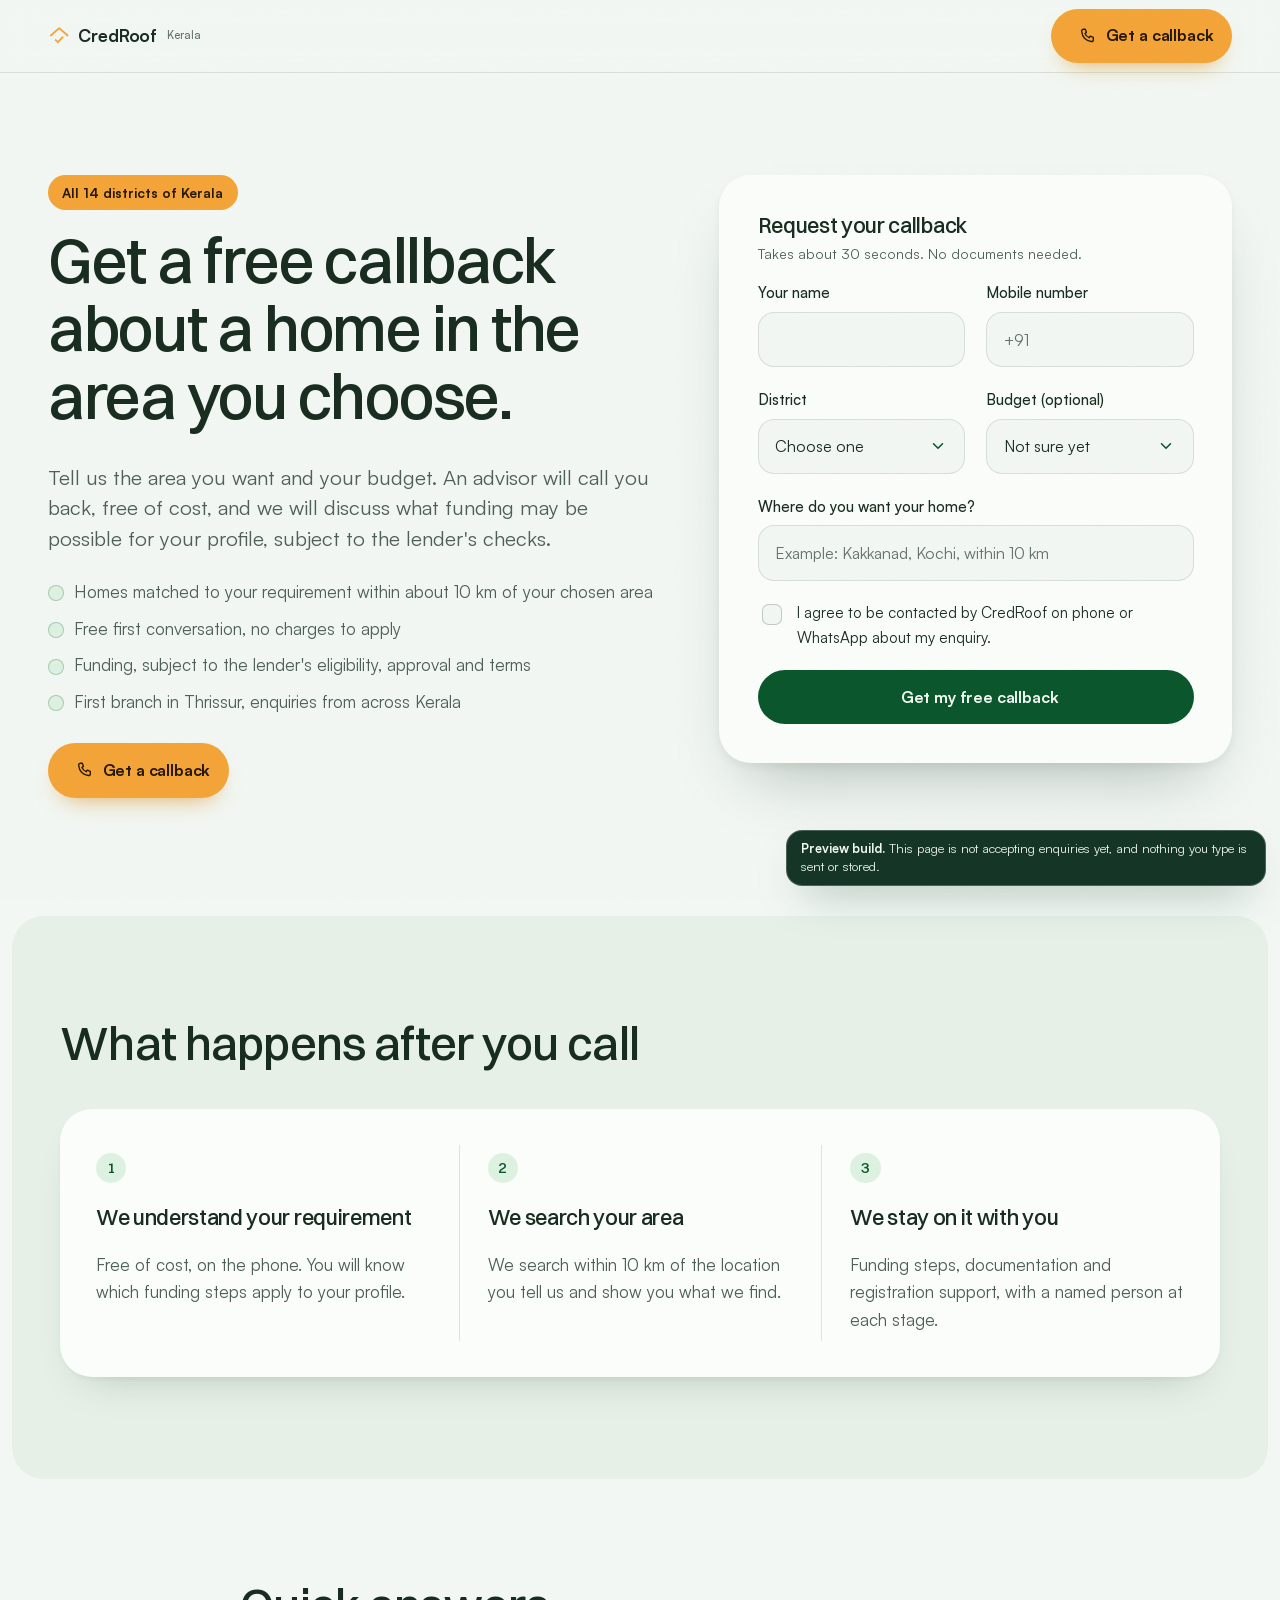
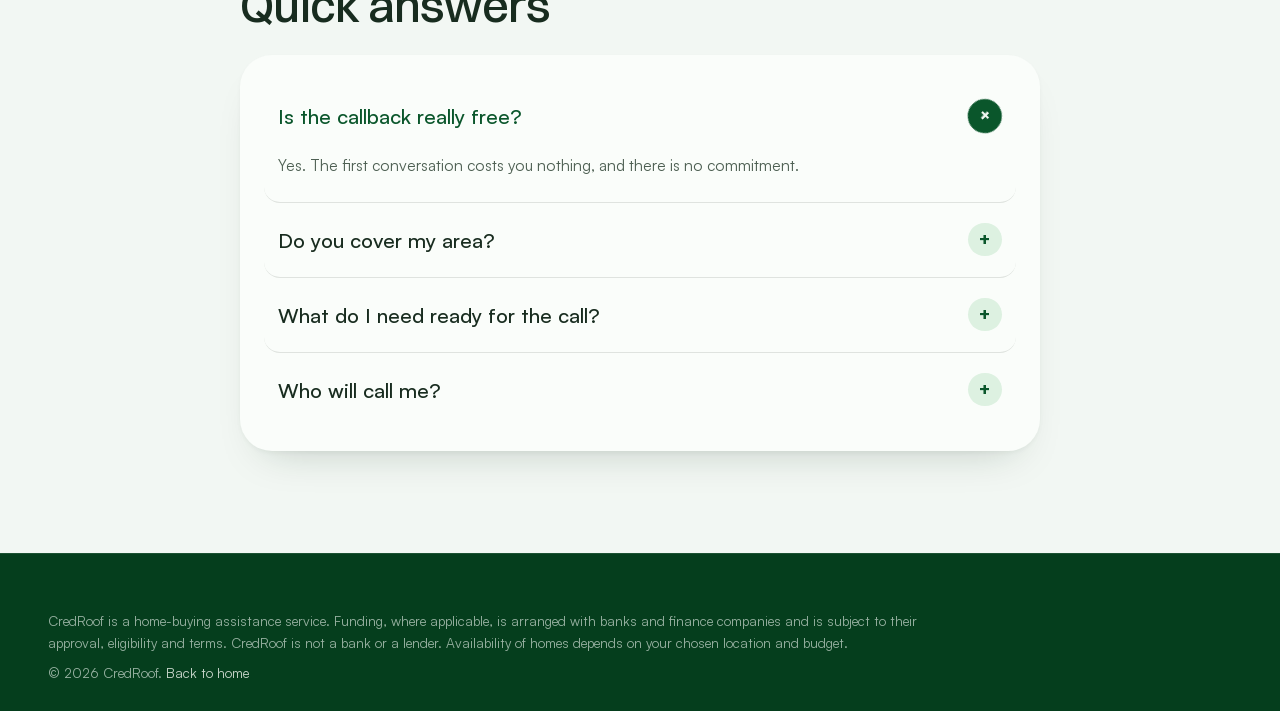
==== apply.html @ 6591e2dd "CredRoof landing site: call-first hero, one-step callback form, Kerala photography" ====
<!doctype html>
<html lang="en-IN">
  <head>
    <meta charset="utf-8" />
    <meta name="viewport" content="width=device-width, initial-scale=1" />
    <title>Get a free callback | CredRoof home search in Kerala</title>
    <meta
      name="description"
      content="Tell us your area, budget and timeline. CredRoof matches homes to your requirement within about 10 km and discusses what funding may be possible, subject to the lender's checks."
    />
    <meta name="robots" content="noindex" />
    <meta name="theme-color" content="#0a562b" />
    <link rel="icon" href="assets/favicon.svg" type="image/svg+xml" />
    <link rel="preload" href="assets/fonts/satoshi-500.woff2" as="font" type="font/woff2" crossorigin />
    <link rel="preload" href="assets/fonts/satoshi-400.woff2" as="font" type="font/woff2" crossorigin />
    <link rel="stylesheet" href="assets/fonts.css?v=5" />
    <link rel="stylesheet" href="assets/styles.css?v=6" />
    <noscript>
      <style>
        .site-head {
          position: static;
        }
      </style>
    </noscript>
  </head>
  <body data-page="Callback request">
    <div class="preview-flag" data-preview-flag role="status">
      <strong>Preview build.</strong> This page is not accepting enquiries yet, and nothing you type is sent or stored.
    </div>
    <a class="skip-link" href="#callback">Skip to the form</a>

    <header class="site-head site-head--solid">
      <div class="container site-head__inner">
        <a class="brand" href="index.html">
          <svg class="brand__mark" viewBox="0 0 32 32" fill="none" aria-hidden="true">
            <path d="M4 15 16 4.5 28 15" stroke="currentColor" stroke-width="2.6" stroke-linecap="round" stroke-linejoin="round" />
            <path d="M11 21.5l3.1 3.1L21 17.4" stroke="currentColor" stroke-width="2.6" stroke-linecap="round" stroke-linejoin="round" />
          </svg>
          CredRoof <span class="brand__tag">Kerala</span>
        </a>
        <a class="btn btn--call head-cta" data-phone-link href="#callback">
          <svg class="btn__icon" viewBox="0 0 24 24" fill="none" aria-hidden="true">
            <path
              d="M6.5 3h3l1.5 4-2 1.5a12 12 0 0 0 5.5 5.5L16 12l4 1.5v3A2.5 2.5 0 0 1 17.5 19C10.6 18.5 5.5 13.4 5 6.5A2.5 2.5 0 0 1 6.5 3Z"
              stroke="currentColor"
              stroke-width="1.8"
              stroke-linejoin="round"
            />
          </svg>
          <span data-call-label>Call now</span>
        </a>
      </div>
    </header>

    <main>
      <section class="section">
        <div class="container cta-grid">
          <div>
            <span class="chip chip--accent">All 14 districts of Kerala</span>
            <h1 style="margin-top: 1rem">Get a free callback about a home in the area you choose.</h1>
            <p class="lede">
              Tell us the area you want and your budget. An advisor will call you back, free of cost, and we will
              discuss what funding may be possible for your profile, subject to the lender's checks.
            </p>
            <ul class="cta-points" style="margin-top: 1.5rem">
              <li>Homes matched to your requirement within about 10 km of your chosen area</li>
              <li>Free first conversation, no charges to apply</li>
              <li>Funding, subject to the lender's eligibility, approval and terms</li>
              <li>First branch in Thrissur, enquiries from across Kerala</li>
            </ul>
            <div class="hero__actions" style="margin-top: 1.75rem">
              <a class="btn btn--call" data-phone-link href="#callback">
                <svg class="btn__icon" viewBox="0 0 24 24" fill="none" aria-hidden="true">
                  <path
                    d="M6.5 3h3l1.5 4-2 1.5a12 12 0 0 0 5.5 5.5L16 12l4 1.5v3A2.5 2.5 0 0 1 17.5 19C10.6 18.5 5.5 13.4 5 6.5A2.5 2.5 0 0 1 6.5 3Z"
                    stroke="currentColor"
                    stroke-width="1.8"
                    stroke-linejoin="round"
                  />
                </svg>
                <span data-call-label>Call now</span>
              </a>
            </div>
            <p class="fine" style="margin-top: 1rem"><span data-phone-text></span></p>
          </div>

          <div class="form-card" id="callback">
            <h3 style="margin-bottom: 0.35rem">Request your callback</h3>
            <p class="fine" style="margin-bottom: 1.1rem">Takes about 30 seconds. No documents needed.</p>
            <form data-lead-form novalidate>
              <div class="form-grid">
                <div class="field">
                  <label class="field__label" for="name">Your name</label>
                  <input id="name" name="name" type="text" autocomplete="name" required />
                </div>
                <div class="field">
                  <label class="field__label" for="phone">Mobile number</label>
                  <input
                    id="phone"
                    name="phone"
                    type="tel"
                    inputmode="tel"
                    autocomplete="tel"
                    placeholder="+91"
                    pattern="^(\+?91)?[\s-]?[6-9][0-9]{9}$"
                    title="Enter a 10-digit Indian mobile number"
                    required
                  />
                </div>
                <div class="field">
                  <label class="field__label" for="district">District</label>
                  <select id="district" name="district" required>
                    <option value="">Choose one</option>
                    <option>Thrissur (first branch)</option>
                    <option>Alappuzha</option>
                    <option>Ernakulam (Kochi)</option>
                    <option>Idukki</option>
                    <option>Kannur</option>
                    <option>Kasaragod</option>
                    <option>Kollam</option>
                    <option>Kottayam</option>
                    <option>Kozhikode</option>
                    <option>Malappuram</option>
                    <option>Palakkad</option>
                    <option>Pathanamthitta</option>
                    <option>Thiruvananthapuram</option>
                    <option>Wayanad</option>
                  </select>
                </div>
                <div class="field">
                  <label class="field__label" for="budget">Budget (optional)</label>
                  <select id="budget" name="budget">
                    <option value="">Not sure yet</option>
                    <option value="below-30l">Below ₹30 lakh</option>
                    <option value="30-45l">₹30 to ₹45 lakh</option>
                    <option value="45-60l">₹45 to ₹60 lakh</option>
                    <option value="60-80l">₹60 to ₹80 lakh</option>
                    <option value="80l-1cr">₹80 lakh to ₹1 crore</option>
                    <option value="above-1cr">Above ₹1 crore</option>
                  </select>
                </div>
                <div class="field field--full">
                  <label class="field__label" for="area">Where do you want your home?</label>
                  <input id="area" name="area" type="text" placeholder="Example: Kakkanad, Kochi, within 10 km" required />
                </div>
                <div class="field field--full">
                  <label class="consent">
                    <input type="checkbox" name="consent" required />
                    <span>I agree to be contacted by CredRoof on phone or WhatsApp about my enquiry.</span>
                  </label>
                </div>
              </div>
              <div style="margin-top: 1.25rem">
                <button class="btn btn--green btn--wide" type="submit">Get my free callback</button>
              </div>
            </form>

            <div class="sent" data-sent hidden tabindex="-1">
              <span class="sent__badge" aria-hidden="true">
                <svg viewBox="0 0 24 24" fill="none" stroke="currentColor" stroke-width="2.6" stroke-linecap="round" stroke-linejoin="round">
                  <path d="m5 13 4.5 4.5L19 7" />
                </svg>
              </span>
              <h3 data-sent-headline>Thank you. Your request is with our team.</h3>
              <p class="fine sent__promise" data-sent-text></p>
              <ol class="sent__steps">
                <li>We confirm a callback time with you.</li>
                <li>We discuss what funding may be possible for your profile, free of cost.</li>
                <li>We start the search within 10 km of the location you chose.</li>
              </ol>
              <details class="sent__demo" data-demo hidden>
                <summary>Preview only: nothing is sent</summary>
                <p class="fine">
                  Sending is switched off in this preview build. Nothing you type here is sent, stored or shared.
                  When the site goes live, the enquiry reaches the team inbox instead.
                </p>
                <pre data-demo-text></pre>
              </details>
            </div>
          </div>
        </div>
      </section>

      <section class="section section--surface">
        <div class="container">
          <h2>What happens after you call</h2>
          <ol class="steps">
            <li class="step">
              <span class="step__num">1</span>
              <h3>We understand your requirement</h3>
              <p>Free of cost, on the phone. You will know which funding steps apply to your profile.</p>
            </li>
            <li class="step">
              <span class="step__num">2</span>
              <h3>We search your area</h3>
              <p>We search within 10 km of the location you tell us and show you what we find.</p>
            </li>
            <li class="step">
              <span class="step__num">3</span>
              <h3>We stay on it with you</h3>
              <p>Funding steps, documentation and registration support, with a named person at each stage.</p>
            </li>
          </ol>
        </div>
      </section>

      <section class="section">
        <div class="container container--narrow">
          <h2>Quick answers</h2>
          <div class="faq">
            <details open>
              <summary>Is the callback really free?</summary>
              <div class="faq__body">
                <p>Yes. The first conversation costs you nothing, and there is no commitment.</p>
              </div>
            </details>
            <details>
              <summary>Do you cover my area?</summary>
              <div class="faq__body">
                <p>
                  We take enquiries from across Kerala, starting with Thrissur. Tell us your location and we will
                  confirm what is possible for your area.
                </p>
              </div>
            </details>
            <details>
              <summary>What do I need ready for the call?</summary>
              <div class="faq__body">
                <p>Nothing. Just be free to talk about the location you want and your budget.</p>
              </div>
            </details>
            <details>
              <summary>Who will call me?</summary>
              <div class="faq__body">
                <p>A CredRoof home advisor from our team. See the <a href="privacy.html">privacy note</a> for how we handle your details.</p>
              </div>
            </details>
          </div>
        </div>
      </section>
    </main>

    <footer class="site-foot">
      <div class="container">
        <div class="foot-legal" style="margin-top: 0; border-top: 0; padding-top: 0">
          <p>
            CredRoof is a home-buying assistance service. Funding, where applicable, is arranged with banks and
            finance companies and is subject to their approval, eligibility and terms. CredRoof is not a bank or a lender.
            Availability of homes depends on your chosen location and budget.
          </p>
          <p>© <span data-year>2026</span> CredRoof. <a href="index.html">Back to home</a></p>
        </div>
      </div>
    </footer>

    <div class="callbar">
      <a class="btn btn--call" data-phone-link href="#callback">
        <svg class="btn__icon" viewBox="0 0 24 24" fill="none" aria-hidden="true">
          <path
            d="M6.5 3h3l1.5 4-2 1.5a12 12 0 0 0 5.5 5.5L16 12l4 1.5v3A2.5 2.5 0 0 1 17.5 19C10.6 18.5 5.5 13.4 5 6.5A2.5 2.5 0 0 1 6.5 3Z"
            stroke="currentColor"
            stroke-width="1.8"
            stroke-linejoin="round"
          />
        </svg>
        <span data-call-label>Call now</span>
      </a>
      <a class="btn btn--green" href="#callback">Free callback</a>
    </div>

    <script src="assets/config.js?v=5"></script>
    <script src="assets/app.js?v=5"></script>
  </body>
</html>
---- assets/fonts.css ----
/* Self-hosted brand type. Files live in assets/fonts/. No third-party request.

   Satoshi (Fontshare, free for commercial use) is the reading voice:
   400 body, 500 labels and headings below display size, 700 buttons and the
   wordmark. Satoshi ships no 600, so the design never asks for it.

   Switzer (Fontshare, free for commercial use, same foundry as Satoshi) is
   the display voice: the hero line, section headings, the arithmetic numerals
   and the rupees-zero. It replaced Clash Display on 19 September 2026 after
   the founder rejected Clash's geometric shapes as wrong for a family brand;
   the founder picked Switzer from a rendered comparison. Display type stays
   at 500, with 600 for emphasis, open line height and tracking no tighter
   than -0.02em. */

@font-face {
  font-family: "Satoshi";
  src: url("fonts/satoshi-400.woff2") format("woff2");
  font-weight: 400;
  font-style: normal;
  font-display: swap;
}

@font-face {
  font-family: "Satoshi";
  src: url("fonts/satoshi-500.woff2") format("woff2");
  font-weight: 500;
  font-style: normal;
  font-display: swap;
}

@font-face {
  font-family: "Satoshi";
  src: url("fonts/satoshi-700.woff2") format("woff2");
  font-weight: 700;
  font-style: normal;
  font-display: swap;
}

@font-face {
  font-family: "Switzer";
  src: url("fonts/switzer-400.woff2") format("woff2");
  font-weight: 400;
  font-style: normal;
  font-display: swap;
}

@font-face {
  font-family: "Switzer";
  src: url("fonts/switzer-500.woff2") format("woff2");
  font-weight: 500;
  font-style: normal;
  font-display: swap;
}

@font-face {
  font-family: "Switzer";
  src: url("fonts/switzer-600.woff2") format("woff2");
  font-weight: 600;
  font-style: normal;
  font-display: swap;
}

@font-face {
  font-family: "Switzer";
  src: url("fonts/switzer-700.woff2") format("woff2");
  font-weight: 700;
  font-style: normal;
  font-display: swap;
}
---- assets/styles.css ----
/* CredRoof design system.

   Bright, warm, uncluttered. A light green-tinted page, deep green hero and
   closing bands, and saffron for the two actions. Rounded is the material
   language: cards 32px, inner tiles 24px, fields 14px, every action a pill,
   every photograph framed with a soft radius. Switzer carries the
   display voice, Satoshi the reading voice.

   Colour source and contrast proof: site/tools/check-contrast.mjs.
   Hex ships for older Android WebViews; OKLCH lives in DESIGN.md. */

:root {
  /* Light field */
  --bg: #f2f7f3;
  --bg-soft: #e6f0e7;
  --card: #fafdfa;
  --tint-green: #ddf1e1;
  --ink: #182c1f;
  --ink-soft: #4e6053;
  --ink-faint: #647368;
  --line: rgb(24 44 31 / 0.12);
  --line-strong: rgb(24 44 31 / 0.22);
  --danger: #8f1d17;

  /* Forest bands */
  --forest: #0a562b;
  --forest-deep: #053e1d;
  --forest-mid: #0d5c2f;
  --on-forest: #f1f7f2;
  --on-forest-soft: #c8d5ca;
  --on-forest-faint: rgb(241 247 242 / 0.62);
  --line-forest: rgb(241 247 242 / 0.22);

  /* Action */
  --accent: #f4a437;
  --accent-strong: #da8a11;
  --on-accent: #261704;

  /* Compatibility names used by apply.html and privacy.html */
  --primary: var(--forest);
  --primary-strong: #00421c;
  --primary-soft: var(--tint-green);
  --surface: var(--bg-soft);
  --white: var(--card);
  --on-green: var(--on-forest);
  --on-green-soft: var(--on-forest-soft);
  --muted: var(--ink-soft);

  /* Type */
  --font-display: "Switzer", "Satoshi", "Segoe UI", system-ui, -apple-system, sans-serif;
  --font-body: "Satoshi", "Segoe UI", system-ui, -apple-system, sans-serif;
  --step--1: 0.875rem;
  --step-0: 1.0625rem;
  --step-1: clamp(1.15rem, 1.05rem + 0.45vw, 1.35rem);
  --step-2: clamp(1.35rem, 1.15rem + 0.9vw, 1.75rem);
  --step-3: clamp(1.85rem, 1.3rem + 2.3vw, 2.9rem);
  --step-4: clamp(2.4rem, 1.3rem + 3.3vw, 4rem);
  --step-num: clamp(1.8rem, 1.05rem + 3vw, 3.15rem);
  --step-zero: clamp(2.9rem, 1.4rem + 5.6vw, 5.4rem);

  /* Space */
  --gutter: clamp(1.1rem, 4vw, 3rem);
  --container: 1240px;
  --section-y: clamp(3.75rem, 8vw, 7rem);
  --measure: 62ch;
  --edge: max(var(--gutter), calc((100vw - var(--container)) / 2));

  /* Shape. Rounded is the language; actions are fully round. */
  --r-xl: 32px;
  --r-lg: 24px;
  --r-md: 16px;
  --r-sm: 12px;
  --r-pill: 999px;

  /* Elevation, tinted to the ground so nothing reads grey */
  --shadow-soft: 0 2px 4px rgb(16 45 27 / 0.04), 0 22px 44px -26px rgb(16 45 27 / 0.26);
  --shadow-lift: 0 4px 8px rgb(16 45 27 / 0.05), 0 34px 64px -32px rgb(16 45 27 / 0.34);
  --shadow-nav: 0 20px 44px -20px rgb(5 62 29 / 0.5);

  /* Motion */
  --ease: cubic-bezier(0.22, 1, 0.36, 1);

  /* Layers */
  --z-callbar: 30;
  --z-nav: 40;
  --z-menu: 45;
  --z-grain: 55;
  --z-skip: 60;
}

*,
*::before,
*::after {
  box-sizing: border-box;
}

[hidden] {
  display: none !important;
}

html {
  scroll-behavior: smooth;
  scroll-padding-top: 6.5rem;
  background: var(--bg);
  -webkit-text-size-adjust: 100%;
}

body {
  margin: 0;
  background: var(--bg);
  color: var(--ink);
  font-family: var(--font-body);
  font-size: var(--step-0);
  line-height: 1.6;
  text-rendering: optimizeLegibility;
  overflow-x: hidden;
}

/* A whisper of grain keeps the large flat areas from banding. Fixed,
   pointer-events-none, never repainted on scroll. */
body::after {
  content: "";
  position: fixed;
  inset: 0;
  z-index: var(--z-grain);
  pointer-events: none;
  opacity: 0.022;
  background-image: url("data:image/svg+xml,%3Csvg xmlns='http://www.w3.org/2000/svg' width='140' height='140'%3E%3Cfilter id='n'%3E%3CfeTurbulence type='fractalNoise' baseFrequency='0.85' numOctaves='2'/%3E%3C/filter%3E%3Crect width='140' height='140' filter='url(%23n)'/%3E%3C/svg%3E");
}

body.menu-open {
  overflow: hidden;
}

img {
  display: block;
  max-width: 100%;
}

svg {
  max-width: 100%;
}

::selection {
  background: var(--accent);
  color: var(--on-accent);
}

:focus-visible {
  outline: 3px solid var(--accent-strong);
  outline-offset: 2px;
  border-radius: 6px;
}

h1,
h2,
h3,
h4 {
  font-family: var(--font-display);
  font-weight: 500;
  line-height: 1.08;
  letter-spacing: -0.015em;
  color: var(--ink);
  margin: 0 0 0.5em;
  text-wrap: balance;
}

h1 {
  font-size: var(--step-4);
  letter-spacing: -0.02em;
}

h2 {
  font-size: var(--step-3);
  max-width: 24ch;
}

h3,
h4 {
  font-size: var(--step-1);
}

p {
  margin: 0 0 1em;
  text-wrap: pretty;
}

p:last-child {
  margin-bottom: 0;
}

a {
  color: inherit;
}

output {
  font: inherit;
}

/* ---------------------------------------------------------------- layout */

.container {
  width: min(calc(100% - (var(--gutter) * 2)), var(--container));
  margin-inline: auto;
}

.container--narrow {
  max-width: 800px;
}

.section {
  padding-block: var(--section-y);
}

.section--tight {
  padding-block: clamp(2.75rem, 5.5vw, 4.5rem);
}

/* Tinted bands are big rounded panels, inset a little from the edge. */
.section--surface {
  width: min(calc(100% - 1.5rem), 1420px);
  margin-inline: auto;
  border-radius: var(--r-xl);
  background: var(--bg-soft);
}

.section--deep {
  background: linear-gradient(180deg, var(--forest) 0%, var(--forest-deep) 100%);
  color: var(--on-forest);
  border-radius: var(--r-xl) var(--r-xl) 0 0;
}

.section--deep h2,
.section--deep h3,
.section--deep h4 {
  color: var(--on-forest);
}

.section--deep .lede {
  color: var(--on-forest-soft);
}

.lede {
  font-size: clamp(1.05rem, 0.95rem + 0.5vw, 1.28rem);
  line-height: 1.5;
  color: var(--ink-soft);
  max-width: 58ch;
}

.fine {
  font-size: var(--step--1);
  line-height: 1.5;
  color: var(--ink-faint);
}

.skip-link {
  position: fixed;
  top: 0.5rem;
  left: 0.5rem;
  z-index: var(--z-skip);
  background: var(--accent);
  color: var(--on-accent);
  font-weight: 700;
  padding: 0.65rem 1.1rem;
  border-radius: var(--r-pill);
  text-decoration: none;
  translate: 0 -200%;
  transition: translate 0.2s var(--ease);
}

.skip-link:focus {
  translate: 0 0;
}

/* --------------------------------------------------------------- nav pill */

.navpill {
  position: fixed;
  top: clamp(0.7rem, 1.6vw, 1.1rem);
  left: 0;
  right: 0;
  z-index: var(--z-nav);
  margin-inline: auto;
  width: max-content;
  max-width: calc(100% - 1.5rem);
  display: flex;
  align-items: center;
  gap: clamp(0.75rem, 2vw, 1.5rem);
  padding: 0.45rem 0.45rem 0.45rem 1.2rem;
  border: 1px solid rgb(241 247 242 / 0.14);
  border-radius: var(--r-pill);
  background: rgb(8 52 27 / 0.78);
  -webkit-backdrop-filter: blur(18px) saturate(150%);
  backdrop-filter: blur(18px) saturate(150%);
  color: var(--on-forest);
  box-shadow: var(--shadow-nav);
  transition: background-color 0.4s var(--ease), box-shadow 0.4s var(--ease);
}

.navpill.is-stuck {
  background: rgb(7 44 23 / 0.94);
  box-shadow: 0 24px 48px -20px rgb(4 34 16 / 0.6);
}

.brand {
  display: inline-flex;
  align-items: center;
  gap: 0.5rem;
  font-weight: 700;
  font-size: 1.08rem;
  letter-spacing: -0.01em;
  color: inherit;
  text-decoration: none;
  white-space: nowrap;
}

.brand__mark {
  width: 1.4rem;
  height: 1.4rem;
  color: var(--accent);
  flex: none;
}

.brand__tag {
  font-size: 0.7rem;
  font-weight: 500;
  color: var(--ink-faint);
  margin-left: 0.15rem;
}

.navpill__links {
  display: none;
  align-items: center;
  gap: clamp(1rem, 2.2vw, 1.75rem);
}

.navpill__links a {
  color: var(--on-forest);
  text-decoration: none;
  font-size: 0.95rem;
  font-weight: 500;
  opacity: 0.8;
  transition: opacity 0.25s var(--ease);
}

.navpill__links a:hover {
  opacity: 1;
}

.navpill__cta {
  min-height: 2.8rem;
  padding-inline: 1.2rem;
  font-size: 0.95rem;
}

.navpill__label-short {
  display: none;
}

.navpill__wa {
  display: none;
  place-items: center;
  width: 2.8rem;
  height: 2.8rem;
  padding: 0;
  border: 1px solid rgb(241 247 242 / 0.16);
  border-radius: var(--r-pill);
  background: rgb(241 247 242 / 0.1);
  color: var(--on-forest);
  transition: background-color 0.25s var(--ease), border-color 0.25s var(--ease);
}

.navpill__wa:hover {
  background: rgb(241 247 242 / 0.2);
  border-color: rgb(241 247 242 / 0.28);
}

.navpill__wa .wa-icon {
  width: 1.3rem;
  height: 1.3rem;
}

.navpill__menu {
  display: inline-flex;
  align-items: center;
  gap: 0.55rem;
  padding: 0.5rem 0.85rem 0.5rem 0.6rem;
  border: 0;
  border-radius: var(--r-pill);
  background: rgb(241 247 242 / 0.12);
  color: var(--on-forest);
  font: inherit;
  font-weight: 700;
  font-size: 0.95rem;
  cursor: pointer;
}

.burger {
  display: grid;
  gap: 4px;
  width: 1.05rem;
}

.burger i {
  display: block;
  height: 2px;
  border-radius: 2px;
  background: currentColor;
}

/* Header for apply.html and privacy.html */
.site-head {
  position: sticky;
  top: 0;
  z-index: var(--z-nav);
  background: rgb(242 247 243 / 0.88);
  -webkit-backdrop-filter: blur(14px);
  backdrop-filter: blur(14px);
  border-bottom: 1px solid var(--line);
}

.site-head__inner {
  display: flex;
  align-items: center;
  justify-content: space-between;
  gap: 1rem;
  min-height: 4.5rem;
}

.head-cta {
  min-height: 2.9rem;
  font-size: 0.95rem;
}

/* -------------------------------------------------------------- actions */

.btn {
  display: inline-flex;
  align-items: center;
  justify-content: center;
  gap: 0.6rem;
  min-height: 3.4rem;
  padding: 0 1.1rem 0 1.6rem;
  border: 1px solid transparent;
  border-radius: var(--r-pill);
  background: transparent;
  color: inherit;
  font-family: var(--font-body);
  font-size: 1rem;
  font-weight: 700;
  letter-spacing: -0.01em;
  text-decoration: none;
  cursor: pointer;
  transition: background-color 0.25s var(--ease), border-color 0.25s var(--ease), transform 0.25s var(--ease),
    box-shadow 0.25s var(--ease);
}

.btn:active {
  transform: translateY(1px) scale(0.99);
}

.btn--call {
  background: var(--accent);
  color: var(--on-accent);
  box-shadow: 0 12px 24px -14px rgb(218 138 17 / 0.8);
}

.btn--call:hover {
  background: var(--accent-strong);
  box-shadow: 0 16px 28px -14px rgb(218 138 17 / 0.9);
}

.btn--green {
  background: var(--forest);
  color: var(--on-forest);
}

.btn--green:hover {
  background: var(--forest-deep);
}

.btn--ghost {
  border-color: var(--line-strong);
  color: var(--ink);
}

.btn--ghost:hover {
  border-color: var(--forest);
  color: var(--forest);
}

.section--deep .btn--ghost {
  border-color: var(--line-forest);
  color: var(--on-forest);
}

.btn--wide {
  width: 100%;
}

.btn__orb {
  display: grid;
  place-items: center;
  width: 1.85rem;
  height: 1.85rem;
  border-radius: 50%;
  background: rgb(38 23 4 / 0.12);
  font-size: 0.95rem;
  line-height: 1;
  transition: translate 0.3s var(--ease);
}

.btn__icon {
  width: 1.15rem;
  height: 1.15rem;
  flex: none;
}

.btn:hover .btn__orb {
  translate: 0.25rem 0;
}

.link-quiet {
  display: inline-block;
  align-self: center;
  padding-bottom: 0.15rem;
  border-bottom: 1px solid var(--line-strong);
  color: var(--ink);
  font-weight: 500;
  text-decoration: none;
  transition: color 0.25s var(--ease), border-color 0.25s var(--ease);
}

.link-quiet:hover {
  color: var(--forest);
  border-color: var(--forest);
}

.hero .link-quiet,
.section--deep .link-quiet {
  color: var(--on-forest);
  border-color: var(--line-forest);
}

.hero .link-quiet:hover,
.section--deep .link-quiet:hover {
  color: var(--accent);
  border-color: var(--accent);
}

.link-quiet--dark {
  display: block;
  margin: 0.9rem auto 0;
  padding: 0 0 0.15rem;
  border: 0;
  border-bottom: 1px solid var(--line-strong);
  background: none;
  color: var(--ink);
  font: inherit;
  font-weight: 500;
  cursor: pointer;
}

.link-quiet--dark:hover {
  color: var(--forest);
  border-color: var(--forest);
}

/* ----------------------------------------------------------------- hero */

.hero {
  position: relative;
  isolation: isolate;
  display: grid;
  align-content: end;
  min-height: min(100svh, 920px);
  padding: clamp(8rem, 18vh, 10rem) 0 clamp(1.75rem, 5vh, 3rem);
  overflow: clip;
  border-radius: 0 0 var(--r-xl) var(--r-xl);
  background: var(--forest-deep);
  color: var(--on-forest);
}

.hero__bg {
  position: absolute;
  inset: 0;
  z-index: -2;
}

.hero__bg img {
  width: 100%;
  height: 100%;
  object-fit: cover;
  object-position: 68% 46%;
  filter: saturate(1.02) contrast(1.02);
}

.hero__veil {
  position: absolute;
  inset: 0;
  z-index: -1;
  background:
    linear-gradient(90deg, rgb(4 26 14 / 0.8) 0%, rgb(4 26 14 / 0.44) 32%, rgb(4 26 14 / 0.07) 62%, rgb(4 26 14 / 0.16) 100%),
    linear-gradient(
      180deg,
      rgb(4 26 14 / 0.5) 0%,
      rgb(4 26 14 / 0.04) 20%,
      rgb(4 26 14 / 0.28) 46%,
      rgb(4 26 14 / 0.86) 72%,
      rgb(4 26 14 / 0.96) 100%
    );
}

.hero__inner {
  display: grid;
  gap: clamp(1.75rem, 4vh, 2.75rem);
}

.hero__copy {
  max-width: 48rem;
}

.hero__title {
  margin: 0;
  font-size: clamp(2.4rem, 1.05rem + 3.6vw, 4.35rem);
  line-height: 1.03;
  letter-spacing: -0.03em;
  text-wrap: balance;
  color: var(--on-forest);
}

.hero__line {
  display: block;
}

.hero__zero {
  color: var(--accent);
}

.hero__sub {
  margin: 1.15rem 0 0;
  max-width: 46ch;
  font-size: clamp(1.02rem, 0.95rem + 0.5vw, 1.22rem);
  line-height: 1.5;
  color: var(--on-forest-soft);
}

.hero__offer {
  list-style: none;
  display: grid;
  gap: 0.85rem;
  margin: 1.2rem 0 0;
  padding: 0;
  max-width: 46rem;
}

.hero__offer li {
  display: grid;
  gap: 0.1rem;
}

.hero__offer b {
  font-family: var(--font-display);
  font-weight: 500;
  font-size: clamp(1.2rem, 1.05rem + 0.8vw, 1.6rem);
  letter-spacing: -0.02em;
  color: var(--on-forest);
}

.hero__offer span {
  color: var(--on-forest);
  font-size: clamp(0.95rem, 0.9rem + 0.25vw, 1.08rem);
}

.hero__fine {
  margin: 0.85rem 0 0;
  max-width: 54ch;
  font-size: 0.87rem;
  line-height: 1.5;
  color: var(--on-forest-soft);
}

@media (min-width: 720px) {
  .hero__offer {
    grid-template-columns: repeat(2, minmax(0, 1fr));
    column-gap: clamp(2rem, 4vw, 3.5rem);
  }
}

.hero__actions {
  display: flex;
  flex-wrap: wrap;
  align-items: center;
  gap: 1rem 1.5rem;
  margin-top: clamp(1.5rem, 3.5vh, 2.1rem);
}

.hero__meta {
  list-style: none;
  display: flex;
  flex-wrap: wrap;
  gap: 0.55rem 2rem;
  margin: 0;
  padding: clamp(1rem, 3vh, 1.5rem) 0 0;
  border-top: 1px solid rgb(241 247 242 / 0.18);
  color: var(--on-forest-soft);
  font-size: 0.95rem;
}

.hero__meta li {
  display: flex;
  align-items: center;
  gap: 0.6rem;
}

.hero__meta li::before {
  content: "";
  width: 0.45rem;
  height: 0.45rem;
  border-radius: 50%;
  background: var(--accent);
  flex: none;
}

.hero__scroll {
  position: absolute;
  right: var(--gutter);
  bottom: clamp(1.5rem, 4vh, 2.5rem);
  width: 1px;
  height: 3.5rem;
  background: rgb(241 247 242 / 0.25);
  overflow: hidden;
}

.hero__scroll span {
  position: absolute;
  top: 0;
  left: 0;
  width: 1px;
  height: 45%;
  background: var(--accent);
  animation: scroll-cue 2.6s var(--ease) infinite;
}

/* ---------------------------------------------------------------- proof */

.start__grid {
  display: grid;
  gap: clamp(1.75rem, 4vw, 2.5rem);
}

.start__copy .lede {
  max-width: 40ch;
}

.start__points {
  list-style: none;
  display: flex;
  flex-wrap: wrap;
  gap: 0.5rem 1.5rem;
  margin: 1.25rem 0 0;
  padding: 0;
  color: var(--ink);
  font-weight: 500;
}

.start__points li {
  display: inline-flex;
  align-items: center;
  gap: 0.5rem;
}

.start__points li::before {
  content: "";
  flex: none;
  width: 0.45rem;
  height: 0.45rem;
  border-radius: 50%;
  background: var(--accent);
}

.start__actions {
  display: flex;
  flex-wrap: wrap;
  align-items: center;
  gap: 1rem 1.5rem;
  margin-top: 1.5rem;
}

.start__coverage {
  margin: 1.5rem 0 0;
  max-width: 52ch;
}

.start__form {
  margin: 0;
  scroll-margin-top: 5.5rem;
}

.start__media {
  margin: 0;
  border-radius: var(--r-xl);
  overflow: hidden;
  box-shadow: var(--shadow-soft);
}

.start__media img {
  display: block;
  width: 100%;
  height: auto;
  aspect-ratio: 16 / 10;
  object-fit: cover;
}

.start__caption {
  padding: 0.65rem 0.15rem 0;
  font-size: 0.82rem;
  color: var(--ink-faint);
}

.caption {
  padding: 0.65rem 0.15rem 0;
  font-size: 0.82rem;
  color: var(--ink-faint);
}

.lead__grid {
  display: grid;
  gap: clamp(1.5rem, 4vw, 2.5rem);
}

.lead__form {
  margin: 0;
  scroll-margin-top: 5.5rem;
}

.lead__media {
  margin: 0;
  border-radius: var(--r-xl);
  overflow: hidden;
  box-shadow: var(--shadow-soft);
}

.lead__media img {
  display: block;
  width: 100%;
  height: auto;
  aspect-ratio: 16 / 11;
  object-fit: cover;
}

@media (min-width: 1000px) {
  .lead__grid {
    grid-template-columns: minmax(0, 1fr) minmax(0, 1fr);
    align-items: center;
    column-gap: clamp(2rem, 5vw, 4rem);
  }

  .lead__form {
    grid-column: 2;
    grid-row: 1;
  }

  .lead__media {
    grid-column: 1;
    grid-row: 1;
  }
}

.how__line p {
  display: flex;
  flex-wrap: wrap;
  align-items: center;
  justify-content: center;
  gap: 0.6rem 1rem;
  margin: 0;
  padding: clamp(0.9rem, 2.5vw, 1.25rem) 0;
  border-top: 1px solid var(--line);
  border-bottom: 1px solid var(--line);
  font-family: var(--font-display);
  font-weight: 500;
  font-size: clamp(1.05rem, 1rem + 0.6vw, 1.4rem);
  letter-spacing: -0.015em;
  text-align: center;
}

.how__arrow {
  color: var(--accent-strong);
}

@media (min-width: 1000px) {
  .start__grid {
    grid-template-columns: minmax(0, 1fr) minmax(0, 1.02fr);
    align-items: start;
    column-gap: clamp(2rem, 5vw, 4rem);
  }

  .start__copy {
    grid-column: 1;
    grid-row: 1;
  }

  .start__form {
    grid-column: 1;
    grid-row: 2;
  }

  .start__media {
    grid-column: 2;
    grid-row: 1;
  }
}

.proof__head {
  margin-bottom: clamp(1.75rem, 4vw, 2.75rem);
}

.proof__figure {
  margin: 0 0 clamp(1.75rem, 4vw, 2.5rem);
}

.proof__bar {
  display: flex;
  height: clamp(2.6rem, 5vw, 3.4rem);
  border-radius: var(--r-md);
  overflow: hidden;
  box-shadow: inset 0 0 0 1px var(--line);
  background: var(--bg-soft);
}

.proof__bar-pay {
  width: 80%;
  background: linear-gradient(96deg, var(--forest) 0%, var(--forest-mid) 100%);
  transform-origin: left center;
}

.proof__bar-gap {
  flex: 1;
  background: linear-gradient(96deg, var(--accent) 0%, var(--accent-strong) 100%);
}

.proof__legend {
  display: flex;
  flex-wrap: wrap;
  gap: 0.5rem 1.75rem;
  margin-top: 0.9rem;
  font-size: 0.95rem;
  color: var(--ink-soft);
}

.proof__legend-item {
  display: inline-flex;
  align-items: center;
  gap: 0.55rem;
}

.proof__legend-item b {
  color: var(--ink);
  font-weight: 500;
}

.proof__key {
  width: 0.8rem;
  height: 0.8rem;
  border-radius: 0.28rem;
  flex: none;
}

.proof__key--pay {
  background: var(--forest);
}

.proof__key--gap {
  background: var(--accent);
}

.proof__legend-note {
  color: var(--ink-faint);
}

.proof__rows {
  margin: 0;
  padding: clamp(1.1rem, 3vw, 2.25rem);
  background: var(--card);
  border-radius: var(--r-xl);
  box-shadow: var(--shadow-soft);
}

.proof__row {
  display: grid;
  grid-template-columns: 1fr auto;
  grid-template-areas:
    "label amount"
    "note note";
  gap: 0.35rem 1.25rem;
  padding: 1.35rem 0;
  border-top: 1px solid var(--line);
}

.proof__label {
  grid-area: label;
}

.proof__note {
  grid-area: note;
}

.proof__amount {
  grid-area: amount;
  text-align: right;
}

.proof__row:first-child {
  border-top: 0;
  padding-top: 0.35rem;
}

.proof__label {
  font-weight: 500;
  color: var(--ink);
}

.proof__note {
  margin: 0;
  color: var(--ink-soft);
  font-size: 0.95rem;
  max-width: 44ch;
}

.proof__amount {
  margin: 0;
  font-family: var(--font-display);
  font-weight: 500;
  font-size: var(--step-num);
  line-height: 1;
  letter-spacing: -0.02em;
  color: var(--forest);
  font-variant-numeric: tabular-nums;
}

/* The last row is the answer: a rounded forest tile with the zero in saffron. */
.proof__row--zero {
  margin-top: 0.75rem;
  padding: clamp(1.25rem, 3vw, 2rem);
  border-top: 0;
  border-radius: var(--r-lg);
  background: linear-gradient(140deg, var(--forest-mid) 0%, var(--forest-deep) 100%);
  box-shadow: 0 20px 40px -26px rgb(5 62 29 / 0.6);
}

.proof__row--zero .proof__label {
  color: var(--on-forest);
}

.proof__row--zero .proof__note {
  color: var(--on-forest-soft);
}

.proof__row--zero .proof__amount {
  font-size: var(--step-zero);
  line-height: 0.88;
  color: var(--accent);
}

.proof__caveat {
  margin-top: clamp(1.5rem, 3.5vw, 2rem);
  max-width: 68ch;
  color: var(--ink-soft);
  font-size: 0.95rem;
}

/* ----------------------------------------------------------- calculator */

.calc__head {
  margin-bottom: clamp(1.75rem, 4vw, 2.75rem);
}

.calc__toggle {
  display: none;
  margin-bottom: clamp(1.25rem, 3vw, 1.75rem);
}

.calc__panel {
  display: grid;
  gap: clamp(1.5rem, 4vw, 2.5rem);
  padding: clamp(1.4rem, 4vw, 2.75rem);
  background: var(--card);
  border-radius: var(--r-xl);
  box-shadow: var(--shadow-soft);
}

.calc__value-row {
  display: flex;
  align-items: baseline;
  justify-content: space-between;
  gap: 1rem;
  margin-bottom: 0.7rem;
}

.calc__value {
  font-family: var(--font-display);
  font-weight: 500;
  font-size: clamp(1.9rem, 1.2rem + 2.4vw, 2.9rem);
  line-height: 1;
  letter-spacing: -0.025em;
  color: var(--forest);
  font-variant-numeric: tabular-nums;
}

.calc__range {
  -webkit-appearance: none;
  appearance: none;
  --fill: 46%;
  width: 100%;
  height: 2.75rem;
  background: transparent;
  cursor: pointer;
}

.calc__range::-webkit-slider-runnable-track {
  height: 0.7rem;
  border-radius: var(--r-pill);
  background: linear-gradient(
    90deg,
    var(--forest) 0%,
    var(--forest) var(--fill),
    var(--bg-soft) var(--fill),
    var(--bg-soft) 100%
  );
  box-shadow: inset 0 0 0 1px var(--line);
}

.calc__range::-webkit-slider-thumb {
  -webkit-appearance: none;
  width: 1.65rem;
  height: 1.65rem;
  margin-top: -0.48rem;
  border: 3px solid var(--forest);
  border-radius: 50%;
  background: var(--card);
  box-shadow: 0 8px 18px -6px rgb(5 62 29 / 0.55);
  transition: transform 0.2s var(--ease), box-shadow 0.2s var(--ease);
}

.calc__range:hover::-webkit-slider-thumb {
  transform: scale(1.07);
}

.calc__range:focus-visible::-webkit-slider-thumb {
  box-shadow: 0 0 0 6px rgb(10 86 43 / 0.16);
}

.calc__range::-moz-range-track {
  height: 0.7rem;
  border-radius: var(--r-pill);
  background: var(--bg-soft);
  box-shadow: inset 0 0 0 1px var(--line);
}

.calc__range::-moz-range-progress {
  height: 0.7rem;
  border-radius: var(--r-pill);
  background: var(--forest);
}

.calc__range::-moz-range-thumb {
  width: 1.65rem;
  height: 1.65rem;
  border: 3px solid var(--forest);
  border-radius: 50%;
  background: var(--card);
}

.calc__scale {
  display: flex;
  justify-content: space-between;
  margin-top: -0.35rem;
  font-size: 0.85rem;
  color: var(--ink-faint);
}

.calc__inputs {
  display: grid;
  gap: 1rem;
  margin-top: 1.4rem;
}

.calc__results {
  display: grid;
  gap: 0;
  align-content: start;
  padding: clamp(1.35rem, 3.5vw, 2rem);
  border-radius: var(--r-lg);
  background: linear-gradient(155deg, var(--forest) 0%, var(--forest-deep) 100%);
  color: var(--on-forest);
  box-shadow: 0 30px 60px -34px rgb(5 62 29 / 0.62);
}

.calc__result {
  display: flex;
  align-items: baseline;
  justify-content: space-between;
  gap: 1rem;
  padding: 0.95rem 0;
  border-top: 1px solid rgb(241 247 242 / 0.14);
}

.calc__result:first-child {
  border-top: 0;
  padding-top: 0.2rem;
}

.calc__result-label {
  font-size: 0.95rem;
  color: var(--on-forest-soft);
}

.calc__result-value {
  font-family: var(--font-display);
  font-weight: 500;
  font-size: clamp(1.4rem, 1rem + 1.6vw, 2rem);
  letter-spacing: -0.02em;
  line-height: 1.05;
  color: var(--on-forest);
  font-variant-numeric: tabular-nums;
}

.calc__result--hero {
  display: grid;
  gap: 0.4rem;
  padding: 1.15rem 0 0.4rem;
}

.calc__result--hero .calc__result-value {
  font-size: clamp(2.3rem, 1.4rem + 3.2vw, 3.6rem);
  line-height: 1;
  color: var(--accent);
}

.emi-out__per {
  font-family: var(--font-body);
  font-size: 0.38em;
  font-weight: 500;
  color: var(--on-forest-soft);
  margin-left: 0.2em;
}

.calc__note {
  margin: 1.1rem 0 0;
  padding-top: 1rem;
  border-top: 1px solid rgb(241 247 242 / 0.14);
  font-size: 0.88rem;
  line-height: 1.5;
  color: var(--on-forest-soft);
  max-width: 46ch;
}

.calc__results .btn--call {
  margin-top: 1.25rem;
  justify-self: start;
}

/* ------------------------------------------------------- editorial rows */

.props__head {
  margin-bottom: clamp(1.5rem, 4vw, 2.25rem);
}

.rows {
  list-style: none;
  margin: clamp(1.75rem, 4vw, 2.5rem) 0 0;
  padding: clamp(1.1rem, 3vw, 1.9rem);
  background: var(--card);
  border-radius: var(--r-xl);
  box-shadow: var(--shadow-soft);
}

.row {
  display: grid;
  gap: 0.35rem;
  padding: 1.4rem 0;
  border-top: 1px solid var(--line);
}

.row:first-child {
  border-top: 0;
  padding-top: 0.35rem;
}

.row:last-child {
  padding-bottom: 0.35rem;
}

.row__title {
  margin: 0;
  font-weight: 500;
  color: var(--ink);
}

.row__body {
  margin: 0;
  color: var(--ink-soft);
  max-width: 52ch;
}

.props__grid {
  display: grid;
  gap: clamp(1.5rem, 4vw, 2.5rem);
}

.props__grid .rows {
  margin-top: 0;
}

.props__media {
  position: relative;
  margin: 0;
  aspect-ratio: 4 / 3;
  border-radius: var(--r-xl);
  overflow: hidden;
  box-shadow: var(--shadow-soft);
}

.props__caption {
  position: absolute;
  left: 1rem;
  bottom: 1rem;
  display: inline-flex;
  align-items: center;
  gap: 0.55rem;
  max-width: calc(100% - 2rem);
  padding: 0.6rem 1rem;
  border-radius: var(--r-pill);
  background: rgb(5 39 21 / 0.82);
  -webkit-backdrop-filter: blur(10px) saturate(140%);
  backdrop-filter: blur(10px) saturate(140%);
  color: var(--on-forest);
  font-size: 0.9rem;
  line-height: 1.3;
}

.props__dot {
  flex: none;
  width: 0.5rem;
  height: 0.5rem;
  border-radius: 50%;
  background: var(--accent);
}

.props__media img {
  width: 100%;
  height: 100%;
  object-fit: cover;
  object-position: 50% 46%;
}

.callpanel {
  display: flex;
  flex-wrap: wrap;
  align-items: center;
  justify-content: space-between;
  gap: 1.5rem;
  margin-top: clamp(1.75rem, 4vw, 2.5rem);
  padding: clamp(1.35rem, 3.5vw, 2.25rem);
  border-radius: var(--r-xl);
  background: var(--card);
  box-shadow: var(--shadow-soft);
}

.callpanel__head {
  margin: 0;
  font-family: var(--font-display);
  font-weight: 500;
  font-size: var(--step-1);
  letter-spacing: -0.01em;
  max-width: 38ch;
}

.callpanel__actions {
  display: flex;
  flex-wrap: wrap;
  gap: 0.75rem;
}

/* --------------------------------------------------------------- process */

.process__media {
  margin: clamp(1.75rem, 4vw, 2.5rem) 0 0;
  height: clamp(220px, 34vh, 380px);
  border-radius: var(--r-xl);
  overflow: hidden;
  box-shadow: var(--shadow-soft);
}

.process__media img {
  width: 100%;
  height: 100%;
  object-fit: cover;
  object-position: 50% 42%;
}

.steps {
  counter-reset: step;
  list-style: none;
  margin: clamp(1.75rem, 4vw, 2.5rem) 0 0;
  padding: clamp(1.25rem, 3.5vw, 2.25rem);
  display: grid;
  gap: 1.5rem;
  background: var(--card);
  border-radius: var(--r-xl);
  box-shadow: var(--shadow-soft);
}

.step {
  counter-increment: step;
  display: grid;
  gap: 0.6rem;
  padding-top: 0.25rem;
}

.step__title {
  margin: 0;
  max-width: 20ch;
}

.step__title::before {
  content: counter(step, decimal-leading-zero);
  display: block;
  margin-bottom: 0.6rem;
  font-family: var(--font-display);
  font-weight: 500;
  font-size: 0.85rem;
  letter-spacing: 0.14em;
  color: var(--forest);
  opacity: 0.6;
}

.step__timing {
  display: inline-flex;
  justify-self: start;
  align-items: center;
  padding: 0.3rem 0.75rem;
  border-radius: var(--r-pill);
  background: var(--tint-green);
  color: var(--forest);
  font-size: 0.85rem;
  font-weight: 500;
  white-space: nowrap;
}

.step__body {
  margin: 0;
  color: var(--ink-soft);
  font-size: 0.98rem;
  max-width: 38ch;
}

.step__num {
  display: inline-flex;
  align-items: center;
  justify-content: center;
  width: 1.9rem;
  height: 1.9rem;
  margin-bottom: 0.6rem;
  border-radius: 50%;
  background: var(--tint-green);
  color: var(--forest);
  font-family: var(--font-display);
  font-weight: 500;
  font-size: 0.95rem;
}

.step h3 {
  margin-bottom: 0.5rem;
}

.step p {
  color: var(--ink-soft);
  max-width: 44ch;
}

/* ------------------------------------------------------- district index */

.index {
  display: grid;
  gap: clamp(1.75rem, 4vw, 3rem);
}

.index__stat {
  display: flex;
  align-items: baseline;
  gap: 0.85rem;
  margin: 0 0 0.75rem;
}

.index__stat b {
  font-family: var(--font-display);
  font-weight: 500;
  font-size: var(--step-zero);
  line-height: 0.8;
  letter-spacing: -0.02em;
  color: var(--forest);
}

.index__stat span {
  color: var(--ink-soft);
}

.districtpick {
  display: none;
  gap: 0.25rem;
  padding: clamp(0.75rem, 2.5vw, 1.25rem);
  background: var(--card);
  border-radius: var(--r-xl);
  box-shadow: var(--shadow-soft);
}

.districtselect {
  display: grid;
  gap: 0.5rem;
  max-width: 32rem;
  margin-bottom: 1.25rem;
}

.districtselect .fine {
  margin: 0;
}

.districtquick {
  display: flex;
  flex-wrap: wrap;
  gap: 0.5rem;
  margin-bottom: 1.1rem;
}

.districtpick__chip.districtquick__chip {
  width: auto;
  padding: 0.6rem 1.05rem;
  border: 1px solid var(--line);
  border-radius: var(--r-pill);
  background: var(--card);
  color: var(--ink);
  font-family: var(--font-body);
  font-size: 0.95rem;
  font-weight: 500;
  transition: background-color 0.2s var(--ease), border-color 0.2s var(--ease), color 0.2s var(--ease);
}

.districtpick__chip.districtquick__chip:hover {
  border-color: var(--forest);
  color: var(--forest);
}

.districtpick__chip.districtquick__chip.is-picked {
  background: var(--forest);
  border-color: var(--forest);
  color: var(--on-forest);
}

.districtpick__chip {
  appearance: none;
  display: flex;
  align-items: baseline;
  justify-content: space-between;
  gap: 1rem;
  width: 100%;
  padding: 0.8rem 1rem;
  border: 0;
  border-radius: var(--r-md);
  background: transparent;
  color: var(--ink);
  font-family: var(--font-display);
  font-weight: 500;
  font-size: clamp(1.05rem, 0.9rem + 0.5vw, 1.3rem);
  letter-spacing: -0.01em;
  text-align: left;
  cursor: pointer;
  transition: color 0.25s var(--ease), background-color 0.25s var(--ease);
}

.districtpick__chip:hover {
  background: var(--bg-soft);
  color: var(--forest);
}

.districtpick__chip::after {
  content: "\2192";
  margin-left: 0.75rem;
  font-family: var(--font-body);
  font-size: 1rem;
  color: var(--forest);
  opacity: 0;
  transform: translateX(-0.35rem);
  transition: opacity 0.25s var(--ease), transform 0.25s var(--ease);
}

.districtpick__chip:hover::after,
.districtpick__chip:focus-visible::after {
  opacity: 1;
  transform: none;
}

.districtpick__chip.is-picked::after {
  color: var(--on-forest);
}

.districtpick__chip.is-picked {
  background: var(--forest);
  color: var(--on-forest);
}

.districtpick__chip.is-picked .districtpick__tag {
  color: var(--on-forest-soft);
}

.districtpick__tag {
  flex: none;
  font-family: var(--font-body);
  font-size: 0.8rem;
  font-weight: 500;
  color: var(--ink-faint);
}

.districtpick__note {
  margin-top: 1.25rem;
  margin-bottom: 0;
  color: var(--ink-soft);
  font-size: 0.95rem;
}

.districtpick__note strong {
  color: var(--forest);
  font-weight: 700;
}

/* -------------------------------------------------------------- moment */

.moment {
  padding-block: var(--section-y);
}

.moment__line {
  margin: 0 0 clamp(1.5rem, 4vw, 2.5rem);
  max-width: 22ch;
  font-family: var(--font-display);
  font-weight: 500;
  font-size: clamp(1.85rem, 1.2rem + 2.6vw, 3.35rem);
  line-height: 1.08;
  letter-spacing: -0.018em;
  text-wrap: balance;
}

.moment__media {
  margin: 0;
  aspect-ratio: 16 / 9;
  max-height: 640px;
  border-radius: var(--r-xl);
  overflow: clip;
  box-shadow: var(--shadow-lift);
}

.moment__img {
  width: 100%;
  height: 100%;
  object-fit: cover;
  object-position: 50% 55%;
  filter: saturate(0.98) contrast(1.02);
}

/* ------------------------------------------------------------------ faq */

.faq__grid {
  display: grid;
  gap: clamp(1.75rem, 4vw, 3rem);
}

.faq__intro .btn {
  margin-top: 1.5rem;
}

.faq {
  padding: clamp(0.75rem, 2.5vw, 1.5rem);
  background: var(--card);
  border-radius: var(--r-xl);
  box-shadow: var(--shadow-soft);
}

.faq details {
  border-radius: var(--r-md);
  border-bottom: 1px solid var(--line);
}

.faq details:last-child {
  border-bottom: 0;
}

.faq summary {
  display: flex;
  align-items: baseline;
  justify-content: space-between;
  gap: 1.5rem;
  padding: 1.25rem 0.9rem;
  border-radius: var(--r-md);
  list-style: none;
  cursor: pointer;
  color: var(--ink);
  font-weight: 500;
  font-size: clamp(1.05rem, 0.95rem + 0.5vw, 1.28rem);
  transition: color 0.25s var(--ease), background-color 0.25s var(--ease);
}

.faq summary::-webkit-details-marker {
  display: none;
}

.faq summary::after {
  content: "+";
  flex: none;
  display: grid;
  place-items: center;
  width: 2.1rem;
  height: 2.1rem;
  border-radius: 50%;
  background: var(--tint-green);
  color: var(--forest);
  font-family: var(--font-display);
  font-size: 1.45rem;
  line-height: 1;
  transition: transform 0.35s var(--ease), background-color 0.35s var(--ease), color 0.35s var(--ease);
}

.faq summary:hover {
  background: var(--bg-soft);
  color: var(--forest);
}

.faq summary:hover::after {
  background: var(--forest);
  color: var(--on-forest);
}

.faq details[open] summary {
  color: var(--forest);
}

.faq details[open] summary::after {
  transform: rotate(45deg);
  background: var(--forest);
  color: var(--on-forest);
}

.faq__body {
  padding: 0 0.9rem 1.5rem;
  max-width: 68ch;
  color: var(--ink-soft);
  font-size: 0.98rem;
  max-width: 62ch;
}

.faq__body a {
  color: var(--forest);
  font-weight: 500;
}

/* Hidden until real material exists */
.quotes {
  display: grid;
  gap: 1.25rem;
  margin-top: 2rem;
}

.quote {
  margin: 0;
  padding: 1.4rem;
  border-radius: var(--r-lg);
  background: var(--card);
  box-shadow: var(--shadow-soft);
}

.quote blockquote {
  margin: 0;
  font-family: var(--font-display);
  font-weight: 500;
  font-size: var(--step-1);
  line-height: 1.25;
}

.quote figcaption {
  margin-top: 0.85rem;
  color: var(--ink-soft);
  font-size: 0.9rem;
}

.proof-grid {
  display: grid;
  gap: 2.25rem;
}

.chatframe {
  margin: 0;
}

.chatframe img {
  width: 100%;
  height: auto;
  border-radius: var(--r-xl);
}

/* ---------------------------------------------------------------- close */

.close {
  margin-top: clamp(1.75rem, 4.5vw, 3rem);
  padding-bottom: clamp(2.5rem, 6vw, 5rem);
}

.close__grid {
  display: grid;
  gap: clamp(2rem, 5vw, 3.5rem);
}

.close__copy .btn {
  margin-top: 1.5rem;
}

.close__phone {
  margin: 0.85rem 0 0;
  color: var(--on-forest-soft);
}

.promises {
  list-style: none;
  margin: 2rem 0 0;
  padding: 0;
  display: grid;
  gap: 0.5rem;
}

.promises li {
  padding: 0.85rem 1.1rem;
  border-radius: var(--r-md);
  background: rgb(241 247 242 / 0.08);
  font-size: 0.98rem;
  color: var(--on-forest);
}

.close__office {
  margin: 1.75rem 0 0;
  color: var(--on-forest-soft);
  font-size: 0.95rem;
  max-width: 44ch;
}

.close__media {
  margin: 0;
  aspect-ratio: 4 / 3;
  border-radius: var(--r-xl);
  overflow: hidden;
  box-shadow: 0 30px 60px -30px rgb(2 18 9 / 0.65);
}

.close__media img {
  width: 100%;
  height: 100%;
  object-fit: cover;
  object-position: 50% 42%;
}

/* ------------------------------------------------------------ form card */

.form-card {
  padding: clamp(1.4rem, 4vw, 2.4rem);
  background: var(--card);
  border-radius: var(--r-xl);
  color: var(--ink);
  scroll-margin-top: 5.5rem;
  box-shadow: var(--shadow-lift);
}

.form-card__title {
  margin: 0 0 0.35rem;
  color: var(--ink);
}

.form-card__title::before {
  content: "";
  display: inline-block;
  width: 0.5rem;
  height: 0.5rem;
  margin-right: 0.55rem;
  border-radius: 50%;
  background: var(--accent);
  vertical-align: 0.08em;
}

/* The card sits on a dark band, so its own headings must go back to ink. */
.form-card h3,
.form-card h4,
.sent h3 {
  color: var(--ink);
}

.form-card .fine {
  color: var(--ink-soft);
  margin-bottom: 1.15rem;
}

.steptrack {
  display: flex;
  gap: 0.4rem;
  margin-bottom: 1.15rem;
}

.steptrack__dot {
  flex: 1;
  height: 0.4rem;
  border-radius: var(--r-pill);
  background: var(--bg-soft);
  transition: background-color 0.3s var(--ease);
}

.steptrack__dot.is-active {
  background: var(--forest);
}

.form-step__legend {
  margin: 0 0 0.2rem;
  font-size: 0.8rem;
  font-weight: 500;
  color: var(--ink-soft);
}

.form-step__title {
  margin: 0 0 1rem;
}

.form-grid {
  display: grid;
  gap: 1.3rem;
}

.form-grid + .btn {
  margin-top: 1.5rem;
}

.field {
  display: grid;
  gap: 0.45rem;
  align-content: start;
}

.field__label {
  font-size: 0.92rem;
  font-weight: 500;
  color: var(--ink);
}

.field__error {
  color: var(--danger);
  font-size: 0.85rem;
}

/* Single-step form: the submit button and the consent row need their own
   breathing room, because they no longer follow a .form-grid. */
.form-card form > .btn {
  margin-top: 1.5rem;
}

.form-card form > .consent {
  margin-top: 0.45rem;
}

input,
select,
textarea {
  width: 100%;
  min-height: 3.45rem;
  padding: 0.7rem 1.05rem;
  border: 1px solid var(--line);
  border-radius: var(--r-md);
  background: var(--bg);
  color: var(--ink);
  font-family: var(--font-body);
  font-size: 1rem;
  transition: border-color 0.25s var(--ease), box-shadow 0.25s var(--ease), background-color 0.25s var(--ease);
}

input:hover,
select:hover,
textarea:hover {
  border-color: var(--line-strong);
}

input:focus-visible,
select:focus-visible,
textarea:focus-visible {
  outline: none;
  border-color: var(--forest);
  background: var(--card);
  box-shadow: 0 0 0 4px rgb(10 86 43 / 0.14);
}

select {
  appearance: none;
  -webkit-appearance: none;
  padding-right: 3.1rem;
  background-image: url("data:image/svg+xml,%3Csvg xmlns='http://www.w3.org/2000/svg' viewBox='0 0 24 24' fill='none' stroke='%230a562b' stroke-width='2.1' stroke-linecap='round' stroke-linejoin='round'%3E%3Cpath d='m6 9 6 6 6-6'/%3E%3C/svg%3E");
  background-repeat: no-repeat;
  background-position: right 1.05rem center;
  background-size: 1.15rem 1.15rem;
  cursor: pointer;
}

select option {
  background: var(--card);
  color: var(--ink);
}

input[type="checkbox"] {
  appearance: none;
  -webkit-appearance: none;
  flex: none;
  width: 1.3rem;
  height: 1.3rem;
  min-height: 0;
  padding: 0;
  border: 1.5px solid var(--line-strong);
  border-radius: 0.42rem;
  background: var(--bg);
  display: grid;
  place-items: center;
  cursor: pointer;
  transition: background-color 0.2s var(--ease), border-color 0.2s var(--ease);
}

input[type="checkbox"]:hover {
  border-color: var(--forest);
}

input[type="checkbox"]:checked {
  background: var(--forest);
  border-color: var(--forest);
}

input[type="checkbox"]:checked::after {
  content: "";
  width: 0.34rem;
  height: 0.62rem;
  margin-top: -0.14rem;
  border: solid var(--on-forest);
  border-width: 0 2px 2px 0;
  transform: rotate(45deg);
}

input::placeholder,
textarea::placeholder {
  color: var(--ink-faint);
}

input.is-invalid,
select.is-invalid,
textarea.is-invalid {
  border-color: var(--danger);
}

.consent {
  display: flex;
  align-items: flex-start;
  gap: 0.7rem;
  font-size: 0.95rem;
  color: var(--ink);
}

.consent input {
  width: 1.3rem;
  min-height: 0;
  height: 1.3rem;
  margin-top: 0.15rem;
}

.pillgroup {
  display: flex;
  flex-wrap: wrap;
  gap: 0.5rem;
}

.pill {
  position: relative;
}

.pill input {
  position: absolute;
  inset: 0;
  width: 100%;
  height: 100%;
  min-height: 0;
  opacity: 0;
  cursor: pointer;
}

.pill span {
  display: inline-flex;
  align-items: center;
  min-height: 2.7rem;
  padding: 0 1.05rem;
  border: 1px solid var(--line);
  border-radius: var(--r-pill);
  background: var(--bg);
  color: var(--ink);
  font-size: 0.92rem;
}

.pill input:checked + span {
  background: var(--forest);
  border-color: var(--forest);
  color: var(--on-forest);
}

.pill input:focus-visible + span {
  outline: 3px solid var(--accent-strong);
  outline-offset: 2px;
}

.form-note {
  margin: 0.75rem 0 0;
  text-align: center;
}

.sent {
  display: grid;
  gap: 0.9rem;
  justify-items: start;
  padding: clamp(1.35rem, 3.5vw, 1.9rem);
  border-radius: var(--r-lg);
  background: var(--tint-green);
}

.sent__badge {
  display: grid;
  place-items: center;
  width: 2.75rem;
  height: 2.75rem;
  border-radius: 50%;
  background: var(--forest);
  color: var(--on-forest);
  box-shadow: 0 12px 24px -12px rgb(5 62 29 / 0.55);
}

.sent__badge svg {
  width: 1.35rem;
  height: 1.35rem;
}

.sent h3 {
  margin: 0;
  font-size: clamp(1.15rem, 1rem + 0.6vw, 1.45rem);
}

.sent__promise:empty {
  display: none;
}

.sent__steps {
  counter-reset: sentstep;
  list-style: none;
  display: grid;
  gap: 0.7rem;
  margin: 0;
  padding: 0;
}

.sent__steps li {
  counter-increment: sentstep;
  display: grid;
  grid-template-columns: 1.6rem 1fr;
  gap: 0.65rem;
  align-items: baseline;
  color: var(--ink-soft);
  font-size: 0.98rem;
  line-height: 1.45;
}

.sent__steps li::before {
  content: counter(sentstep);
  display: grid;
  place-items: center;
  width: 1.6rem;
  height: 1.6rem;
  border-radius: 50%;
  background: var(--card);
  color: var(--forest);
  font-family: var(--font-display);
  font-size: 0.8rem;
  font-weight: 500;
}

.sent__demo {
  width: 100%;
  margin-top: 0.35rem;
  padding-top: 0.9rem;
  border-top: 1px dashed rgb(24 44 31 / 0.2);
}

.sent__demo summary {
  cursor: pointer;
  color: var(--ink-soft);
  font-size: 0.88rem;
}

.sent__demo summary:hover {
  color: var(--forest);
}

.sent__demo .fine {
  margin: 0.65rem 0 0;
}

.sent__demo pre {
  white-space: pre-wrap;
  margin: 0.7rem 0 0;
  padding: 0.85rem 1rem;
  border-radius: var(--r-md);
  background: var(--card);
  color: var(--ink-soft);
  font-family: ui-monospace, SFMono-Regular, Menlo, Consolas, monospace;
  font-size: 0.82rem;
  line-height: 1.5;
}

/* Once the request is in, the form itself is gone: the panel is the answer. */
.form-card.is-sent [data-lead-form],
.form-card.is-sent .form-card__title,
.form-card.is-sent > h3,
.form-card.is-sent > .fine {
  display: none;
}

/* ---------------------------------------------------------------- footer */

.site-foot {
  padding: clamp(2.25rem, 5vw, 3.5rem) 0 1.75rem;
  background: var(--forest-deep);
  color: var(--on-forest);
  border-top: 1px solid rgb(241 247 242 / 0.1);
}

.site-foot__grid {
  display: grid;
  gap: 1.75rem;
}

.site-foot .brand {
  color: var(--on-forest);
}

.site-foot .brand__mark {
  color: var(--accent);
}

.site-foot p {
  margin-top: 0.85rem;
  color: var(--on-forest-soft);
  max-width: 42ch;
}

.site-foot h3 {
  margin: 0 0 0.7rem;
  font-size: 0.95rem;
  font-family: var(--font-body);
  font-weight: 700;
  color: var(--on-forest);
}

.site-foot ul {
  list-style: none;
  margin: 0;
  padding: 0;
  display: grid;
  gap: 0.5rem;
}

.site-foot a {
  color: var(--on-forest-soft);
  text-decoration: none;
  border-bottom: 1px solid transparent;
}

.site-foot a:hover {
  color: var(--accent);
  border-color: var(--accent);
}

.foot-legal {
  margin-top: clamp(1.75rem, 4vw, 2.5rem);
  padding-top: 1.25rem;
  border-top: 1px solid var(--line-forest);
  display: grid;
  gap: 0.5rem;
}

.foot-legal p {
  margin: 0;
  color: var(--on-forest-faint);
  font-size: 0.85rem;
  max-width: 90ch;
}

/* ------------------------------------------------------ preview label */

/* Shown while the contact route is empty and hidden by app.js once a real
   route exists. Sits above the call bar and below the menu. */

.preview-flag {
  position: fixed;
  right: 0.9rem;
  bottom: calc(0.9rem + env(safe-area-inset-bottom));
  z-index: 35;
  max-width: min(30rem, calc(100vw - 1.8rem));
  padding: 0.55rem 0.9rem;
  border: 1px solid rgb(241 247 242 / 0.24);
  border-radius: var(--r-md);
  background: rgb(6 40 24 / 0.94);
  color: var(--on-forest);
  font-size: 0.8rem;
  line-height: 1.4;
  box-shadow: var(--shadow-nav);
}

.preview-flag[hidden] {
  display: none;
}

@media (max-width: 819px) {
  .preview-flag {
    position: static;
    margin: 4.6rem 0.9rem 0.75rem;
    max-width: none;
  }
}

/* --------------------------------------------------------- call bar */

.callbar {
  position: fixed;
  inset: auto 0 0 0;
  z-index: var(--z-callbar);
  display: flex;
  gap: 0.6rem;
  padding: 0.6rem 0.75rem calc(0.6rem + env(safe-area-inset-bottom));
  border-radius: var(--r-lg) var(--r-lg) 0 0;
  background: rgb(250 253 250 / 0.96);
  -webkit-backdrop-filter: blur(12px);
  backdrop-filter: blur(12px);
  box-shadow: 0 -18px 40px -24px rgb(16 45 27 / 0.4);
}

.callbar .btn {
  flex: 1;
  gap: 0.5rem;
}

.wa-icon {
  flex: none;
  width: 1.15rem;
  height: 1.15rem;
  fill: currentColor;
}

/* ----------------------------------------------------------------- menu */

.menu {
  position: fixed;
  inset: 0;
  z-index: var(--z-menu);
}

.menu__scrim {
  position: absolute;
  inset: 0;
  background: rgb(4 34 16 / 0.5);
  -webkit-backdrop-filter: blur(5px);
  backdrop-filter: blur(5px);
}

.menu__panel {
  position: absolute;
  top: 0.75rem;
  left: 0.75rem;
  right: 0.75rem;
  padding: 1.15rem 1.25rem 1.5rem;
  border: 1px solid var(--line-forest);
  border-radius: 26px;
  background: linear-gradient(180deg, var(--forest-mid) 0%, var(--forest-deep) 100%);
  color: var(--on-forest);
  box-shadow: 0 40px 80px -40px rgb(2 20 9 / 0.9);
}

.menu .brand {
  color: var(--on-forest);
}

.menu__top {
  display: flex;
  align-items: center;
  justify-content: space-between;
  gap: 1rem;
  padding-bottom: 1rem;
  border-bottom: 1px solid var(--line-forest);
}

.menu__close {
  display: grid;
  place-items: center;
  width: 2.5rem;
  height: 2.5rem;
  border: 0;
  border-radius: 50%;
  background: rgb(241 247 242 / 0.14);
  color: var(--on-forest);
  font-size: 1.3rem;
  line-height: 1;
  cursor: pointer;
}

.menu__close:hover {
  background: rgb(241 247 242 / 0.24);
}

.menu__links {
  display: grid;
  padding: 0.5rem 0 0;
}

.menu__links a {
  padding: 0.75rem 0;
  border-bottom: 1px solid var(--line-forest);
  color: var(--on-forest);
  font-family: var(--font-display);
  font-weight: 500;
  font-size: 1.4rem;
  letter-spacing: -0.01em;
  text-decoration: none;
}

.menu__links a:hover {
  color: var(--accent);
}

.menu__cta {
  padding-top: 1.25rem;
}

.menu__cta .fine {
  color: var(--on-forest-soft);
  margin: 0.75rem 0 0;
}

/* ------------------------------------------- apply and privacy surfaces */

.cta-grid {
  display: grid;
  gap: clamp(2rem, 5vw, 3.5rem);
}

.cta-points {
  list-style: none;
  margin: 1.5rem 0 0;
  padding: 0;
  display: grid;
  gap: 0.6rem;
}

.cta-points li {
  position: relative;
  padding-left: 1.6rem;
  color: var(--ink-soft);
}

.cta-points li::before {
  content: "";
  position: absolute;
  left: 0;
  top: 0.42em;
  width: 1rem;
  height: 1rem;
  border-radius: 50%;
  background: var(--tint-green);
  box-shadow: inset 0 0 0 1px rgb(10 86 43 / 0.25);
}

.checks {
  display: grid;
  gap: 1rem;
}

.check {
  margin: 0;
  padding: 1.35rem 1.5rem;
  border-radius: var(--r-lg);
  background: var(--card);
  box-shadow: var(--shadow-soft);
}

.check dt {
  margin-bottom: 0.4rem;
  font-family: var(--font-display);
  font-weight: 500;
  font-size: var(--step-1);
  letter-spacing: -0.01em;
  color: var(--ink);
}

.check dd {
  margin: 0;
  color: var(--ink-soft);
  max-width: 62ch;
}

.check a {
  color: var(--forest);
  font-weight: 500;
}

.chip {
  display: inline-flex;
  align-items: center;
  padding: 0.4rem 0.9rem;
  border-radius: var(--r-pill);
  background: var(--tint-green);
  color: var(--forest);
  font-size: 0.85rem;
  font-weight: 500;
}

.chip--accent {
  background: var(--accent);
  color: var(--on-accent);
  font-weight: 700;
}

/* --------------------------------------------------------------- motion */

@keyframes rise-in {
  from {
    opacity: 0;
    transform: translateY(1rem);
    filter: blur(6px);
  }
  to {
    opacity: 1;
    transform: none;
    filter: blur(0);
  }
}

@keyframes media-in {
  from {
    opacity: 0;
    transform: scale(1.04);
  }
  to {
    opacity: 1;
    transform: none;
  }
}

@keyframes hero-zoom {
  from {
    transform: scale(1.075);
  }
  to {
    transform: scale(1.015);
  }
}

@keyframes hero-drift {
  from {
    transform: translateY(0);
  }
  to {
    transform: translateY(4.5%);
  }
}

@keyframes scroll-cue {
  0% {
    transform: translateY(-100%);
  }
  55% {
    transform: translateY(125%);
  }
  100% {
    transform: translateY(125%);
  }
}

@keyframes nav-in {
  from {
    opacity: 0;
    transform: translateY(-0.75rem);
  }
  to {
    opacity: 1;
    transform: none;
  }
}

@keyframes menu-rise {
  from {
    opacity: 0;
    transform: translateY(0.5rem);
  }
  to {
    opacity: 1;
    transform: none;
  }
}

@keyframes moment-drift {
  from {
    transform: scale(1.08) translateY(-1.5%);
  }
  to {
    transform: scale(1.08) translateY(1.5%);
  }
}

@media (prefers-reduced-motion: no-preference) {
  /* One page-load sequence: nav, headline, sub, actions, photograph. */
  .navpill {
    animation: nav-in 0.7s var(--ease) both;
  }

  .hero__title {
    animation: rise-in 0.95s var(--ease) 0.05s both;
  }

  .hero__sub {
    animation: rise-in 0.85s var(--ease) 0.18s both;
  }

  .hero__actions {
    animation: rise-in 0.85s var(--ease) 0.28s both;
  }

  .hero__meta {
    animation: rise-in 0.9s var(--ease) 0.42s both;
  }

  .hero__bg img {
    animation: hero-zoom 1.9s var(--ease) both;
  }

  .menu:not([hidden]) .menu__panel {
    animation: menu-rise 0.4s var(--ease) both;
  }

  .menu:not([hidden]) .menu__links a {
    animation: menu-rise 0.45s var(--ease) both;
  }

  .menu:not([hidden]) .menu__links a:nth-child(2) {
    animation-delay: 0.05s;
  }

  .menu:not([hidden]) .menu__links a:nth-child(3) {
    animation-delay: 0.1s;
  }

  .menu:not([hidden]) .menu__links a:nth-child(4) {
    animation-delay: 0.15s;
  }

  .menu:not([hidden]) .menu__links a:nth-child(5) {
    animation-delay: 0.2s;
  }

  /* Scroll reveals. app.js arms only what starts below the fold, so content
     is visible by default and stays visible if the script never runs. */
  [data-reveal] {
    transition: opacity 0.8s var(--ease), transform 0.8s var(--ease);
    transition-delay: var(--d, 0ms);
  }

  [data-reveal].is-armed {
    opacity: 0;
    transform: translateY(1rem);
  }

  .proof__row:nth-child(2) {
    --d: 80ms;
  }

  .proof__row:nth-child(3) {
    --d: 160ms;
  }

  .proof__row:nth-child(4) {
    --d: 240ms;
  }

  .row:nth-child(2) {
    --d: 90ms;
  }

  .row:nth-child(3) {
    --d: 180ms;
  }

  .step:nth-child(2) {
    --d: 110ms;
  }

  .step:nth-child(3) {
    --d: 220ms;
  }

  .faq details:nth-child(2) {
    --d: 40ms;
  }

  .faq details:nth-child(3) {
    --d: 80ms;
  }

  .faq details:nth-child(4) {
    --d: 120ms;
  }

  .faq details:nth-child(5) {
    --d: 160ms;
  }

  .faq details:nth-child(6) {
    --d: 200ms;
  }

  .faq details:nth-child(7) {
    --d: 240ms;
  }
}

@supports (animation-timeline: view()) {
  @media (prefers-reduced-motion: no-preference) {
    .moment__img {
      animation: moment-drift 1s linear both;
      animation-timeline: view();
      animation-range: cover 0% cover 100%;
    }

    .proof__bar-pay {
      animation: bar-grow linear both;
      animation-timeline: view();
      animation-range: entry 10% cover 28%;
    }
  }
}

@keyframes bar-grow {
  from {
    transform: scaleX(0.15);
  }
  to {
    transform: scaleX(1);
  }
}

@supports (animation-timeline: scroll()) {
  @media (prefers-reduced-motion: no-preference) {
    .hero__bg {
      animation: hero-drift linear both;
      animation-timeline: scroll(root);
      animation-range: 0 100svh;
    }
  }
}

@media (prefers-reduced-motion: reduce) {
  html {
    scroll-behavior: auto;
  }

  *,
  *::before,
  *::after {
    animation-duration: 0.001ms !important;
    animation-iteration-count: 1 !important;
    transition-duration: 0.001ms !important;
  }

  [data-reveal].is-armed {
    opacity: 1;
    transform: none;
  }
}

/* ----------------------------------------------------------- breakpoints */

@media (min-width: 560px) {
  .form-grid {
    grid-template-columns: 1fr 1fr;
  }

  .field--full {
    grid-column: 1 / -1;
  }

  .calc__inputs {
    grid-template-columns: 1fr 1fr;
  }

  .menu__panel {
    left: auto;
    right: 1rem;
    top: 1rem;
    width: 370px;
  }
}

@media (min-width: 640px) {
  .quotes {
    grid-template-columns: repeat(3, 1fr);
  }

  .districtpick {
    display: grid;
    grid-template-columns: 1fr 1fr;
    column-gap: 1.25rem;
  }

  .districtquick {
    display: none;
  }

  .districtselect {
    display: none;
  }
}

@media (min-width: 720px) {
  .callbar {
    display: none;
  }
}

@media (max-width: 719px) {
  body {
    padding-bottom: 5.4rem;
  }

  .hero {
    min-height: min(88svh, 760px);
    padding-top: 6rem;
  }

  .hero__bg img {
    object-position: 62% 26%;
  }

  /* On a phone the copy sits across the middle of the frame, so the veil has
     to carry the contrast: image at the top, deep green under the type. */
  .hero__veil {
    background: linear-gradient(
      180deg,
      rgb(4 26 14 / 0.5) 0%,
      rgb(4 26 14 / 0.14) 18%,
      rgb(4 26 14 / 0.72) 34%,
      rgb(4 26 14 / 0.9) 46%,
      rgb(4 26 14 / 0.95) 60%,
      rgb(4 26 14 / 0.97) 100%
    );
  }

  .hero__meta {
    display: none;
  }

  .hero__offer li {
    display: grid;
  }

  .hero__scroll {
    display: none;
  }

  /* The calculator is a toy, not the funnel: fold it on phones. */
  [data-calc].is-foldable .calc__toggle {
    display: inline-flex;
  }

  [data-calc].is-foldable.is-collapsed .calc__panel {
    display: none;
  }

  .calc__head,
  .proof__head {
    margin-bottom: 1.35rem;
  }

  .moment__media {
    aspect-ratio: 4 / 3;
  }

  .moment__img {
    object-position: 62% 52%;
  }

  .props__media,
  .close__media {
    aspect-ratio: 16 / 9;
  }

  /* Reassurance reads as one fine-print flow instead of three pills. */
  .promises {
    display: flex;
    flex-wrap: wrap;
    gap: 0.3rem 0.5rem;
    margin-top: 1.25rem;
  }

  .promises li {
    padding: 0;
    background: none;
    font-size: 0.92rem;
    color: var(--on-forest-soft);
  }

  .promises li::before {
    content: "\00B7";
    margin-right: 0.5rem;
    color: var(--accent);
  }

  /* Tighter arithmetic card on phones. */
  .proof__rows {
    padding: 1rem;
  }

  .proof__row {
    padding: 1.05rem 0;
  }

  .proof__row--zero {
    margin-top: 0.5rem;
    padding: 1.1rem;
  }

  .proof__caveat {
    margin-top: 1.1rem;
  }

  /* The sticky call bar already carries this action on phones. */
  .faq__intro .btn {
    display: none;
  }
}

@media (min-width: 820px) {
  .navpill__links {
    display: flex;
  }

  .navpill__wa {
    display: grid;
  }

  .navpill__menu {
    display: none;
  }

  .site-foot__grid {
    grid-template-columns: 5fr 3fr 4fr;
    gap: 2.5rem;
  }
}

@media (min-width: 900px) {
  .proof__row {
    grid-template-columns: 3fr 5fr 4fr;
    grid-template-areas: "label note amount";
    align-items: baseline;
    gap: 2rem;
    padding: 1.6rem 0;
  }

  .proof__row--zero {
    padding: clamp(1.5rem, 3vw, 2.25rem);
  }

  .row {
    grid-template-columns: 5fr 7fr;
    align-items: baseline;
    gap: 3rem;
    padding: 1.75rem 0;
  }

  .row__title {
    font-size: var(--step-2);
  }

  .props__grid {
    grid-template-columns: 7fr 5fr;
  }

  .props__media {
    aspect-ratio: auto;
  }

  .steps {
    grid-template-columns: repeat(3, 1fr);
    grid-template-rows: auto auto 1fr;
    gap: 0;
  }

  .step {
    display: grid;
    grid-row: span 3;
    grid-template-rows: subgrid;
    align-content: start;
    row-gap: 0.85rem;
    padding: 0.5rem 1.75rem;
  }

  .step:first-child {
    padding-left: 0;
  }

  .step:last-child {
    padding-right: 0;
  }

  .step + .step {
    border-left: 1px solid var(--line);
  }

  .faq__grid {
    grid-template-columns: 4fr 7fr;
    gap: clamp(2.5rem, 5vw, 4rem);
    align-items: start;
  }

  .faq__intro {
    position: sticky;
    top: 7rem;
  }
}

@media (min-width: 1000px) {
  .hero__copy {
    max-width: 46rem;
  }

  .hero__bg img {
    object-position: 70% 48%;
  }

  .calc__panel {
    grid-template-columns: 6fr 5fr;
    gap: clamp(2rem, 4vw, 3.5rem);
  }

  .calc__results {
    padding: clamp(1.5rem, 3vw, 2rem);
  }

  .index {
    grid-template-columns: 5fr 7fr;
    gap: clamp(2rem, 5vw, 4rem);
    align-items: start;
  }

  .close__grid {
    grid-template-columns: minmax(0, 46rem);
    align-items: start;
  }

  .close__media {
    align-self: stretch;
    aspect-ratio: auto;
    min-height: 420px;
  }

  .cta-grid {
    grid-template-columns: 6fr 5fr;
    align-items: start;
  }

  .proof-grid {
    grid-template-columns: 7fr 5fr;
    gap: clamp(2rem, 4vw, 3.5rem);
    align-items: start;
  }
}
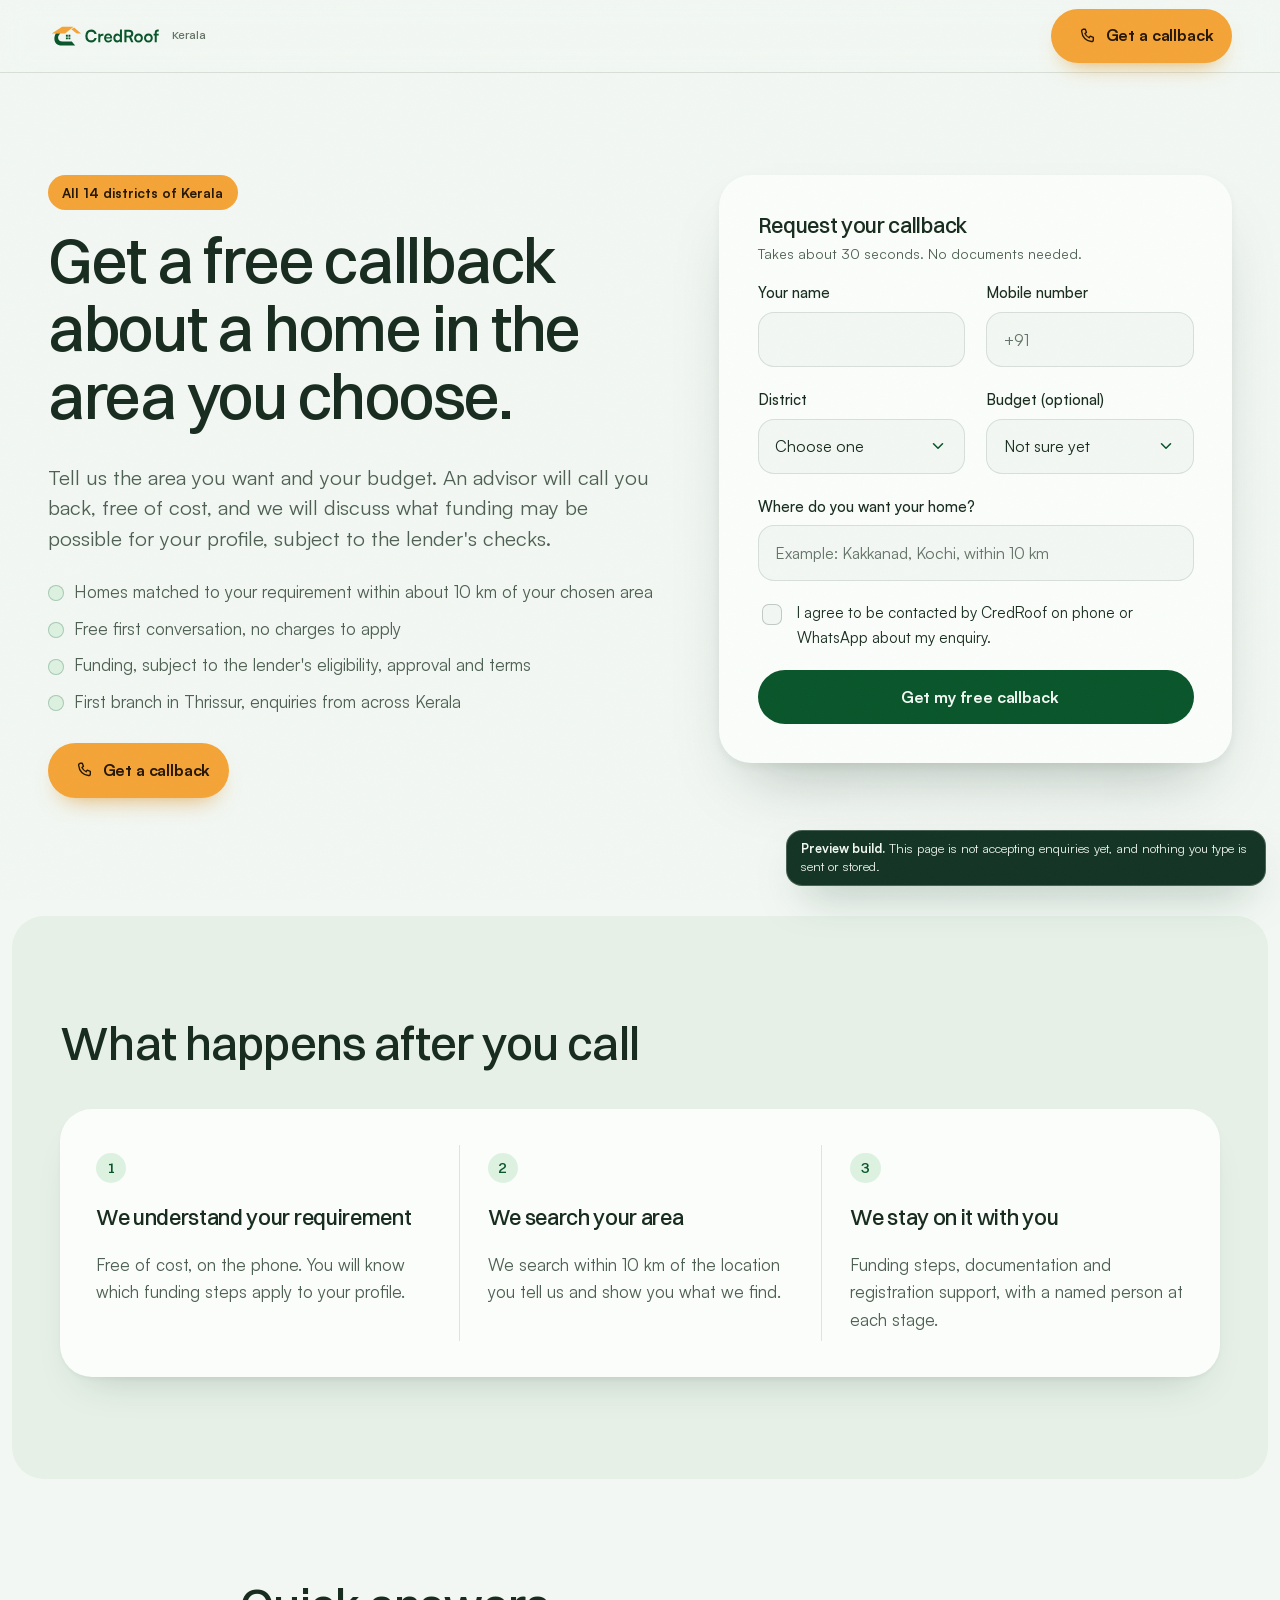
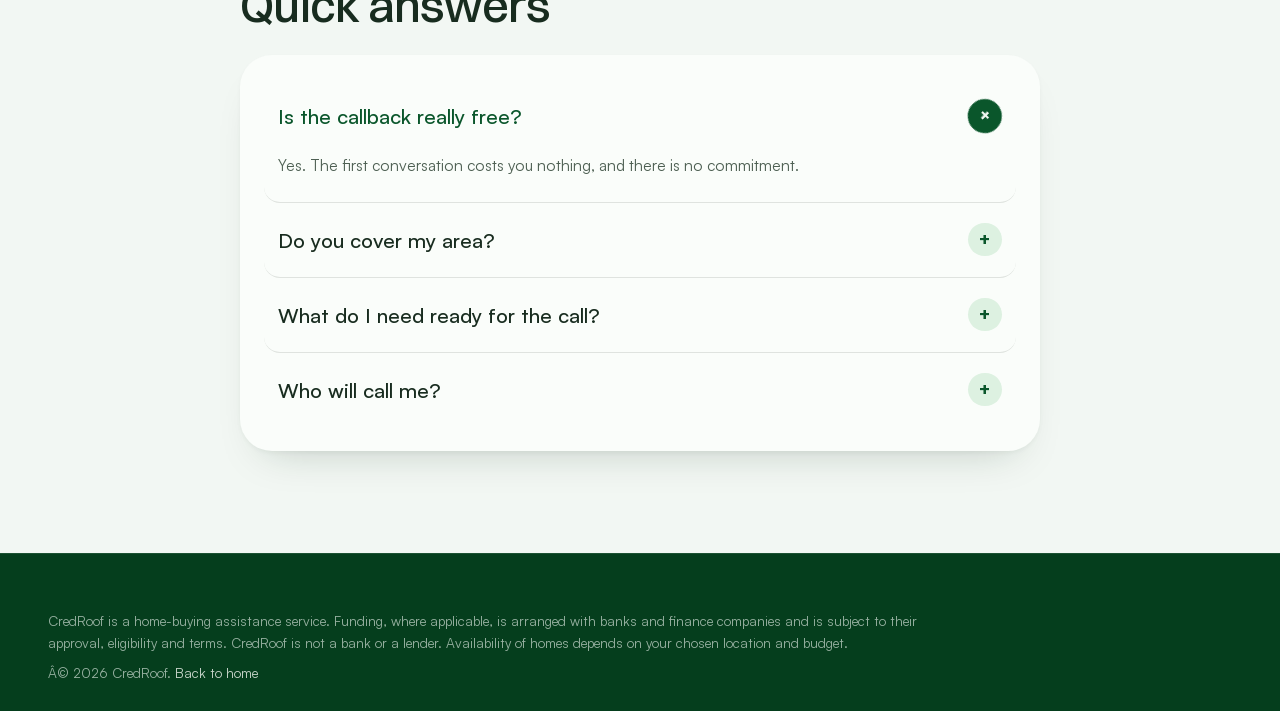
==== commit 5a136a5a: "Production brand kit: Supported Roof lockups, favicon pack, manifest, og cover, theme colour" ====
--- a/apply.html
+++ b/apply.html
@@ -9,8 +9,11 @@
       content="Tell us your area, budget and timeline. CredRoof matches homes to your requirement within about 10 km and discusses what funding may be possible, subject to the lender's checks."
     />
     <meta name="robots" content="noindex" />
-    <meta name="theme-color" content="#0a562b" />
+    <meta name="theme-color" content="#0A562B" />
     <link rel="icon" href="assets/favicon.svg" type="image/svg+xml" />
+    <link rel="icon" href="assets/favicon.ico" sizes="any" />
+    <link rel="apple-touch-icon" href="assets/apple-touch-icon.png" />
+    <link rel="manifest" href="assets/site.webmanifest" />
     <link rel="preload" href="assets/fonts/satoshi-500.woff2" as="font" type="font/woff2" crossorigin />
     <link rel="preload" href="assets/fonts/satoshi-400.woff2" as="font" type="font/woff2" crossorigin />
     <link rel="stylesheet" href="assets/fonts.css?v=5" />
@@ -32,11 +35,8 @@
     <header class="site-head site-head--solid">
       <div class="container site-head__inner">
         <a class="brand" href="index.html">
-          <svg class="brand__mark" viewBox="0 0 32 32" fill="none" aria-hidden="true">
-            <path d="M4 15 16 4.5 28 15" stroke="currentColor" stroke-width="2.6" stroke-linecap="round" stroke-linejoin="round" />
-            <path d="M11 21.5l3.1 3.1L21 17.4" stroke="currentColor" stroke-width="2.6" stroke-linecap="round" stroke-linejoin="round" />
-          </svg>
-          CredRoof <span class="brand__tag">Kerala</span>
+          <img class="brand__logo" src="assets/credroof-logo-color.svg" alt="CredRoof" width="1000" height="240" />
+          <span class="brand__tag">Kerala</span>
         </a>
         <a class="btn btn--call head-cta" data-phone-link href="#callback">
           <svg class="btn__icon" viewBox="0 0 24 24" fill="none" aria-hidden="true">
@@ -131,12 +131,12 @@
                   <label class="field__label" for="budget">Budget (optional)</label>
                   <select id="budget" name="budget">
                     <option value="">Not sure yet</option>
-                    <option value="below-30l">Below ₹30 lakh</option>
-                    <option value="30-45l">₹30 to ₹45 lakh</option>
-                    <option value="45-60l">₹45 to ₹60 lakh</option>
-                    <option value="60-80l">₹60 to ₹80 lakh</option>
-                    <option value="80l-1cr">₹80 lakh to ₹1 crore</option>
-                    <option value="above-1cr">Above ₹1 crore</option>
+                    <option value="below-30l">Below â‚¹30 lakh</option>
+                    <option value="30-45l">â‚¹30 to â‚¹45 lakh</option>
+                    <option value="45-60l">â‚¹45 to â‚¹60 lakh</option>
+                    <option value="60-80l">â‚¹60 to â‚¹80 lakh</option>
+                    <option value="80l-1cr">â‚¹80 lakh to â‚¹1 crore</option>
+                    <option value="above-1cr">Above â‚¹1 crore</option>
                   </select>
                 </div>
                 <div class="field field--full">
@@ -248,7 +248,7 @@
             finance companies and is subject to their approval, eligibility and terms. CredRoof is not a bank or a lender.
             Availability of homes depends on your chosen location and budget.
           </p>
-          <p>© <span data-year>2026</span> CredRoof. <a href="index.html">Back to home</a></p>
+          <p>Â© <span data-year>2026</span> CredRoof. <a href="index.html">Back to home</a></p>
         </div>
       </div>
     </footer>
--- a/assets/styles.css
+++ b/assets/styles.css
@@ -306,7 +306,8 @@
   display: inline-flex;
   align-items: center;
   gap: 0.5rem;
-  font-weight: 700;
+  font-family: var(--font-display);
+  font-weight: 600;
   font-size: 1.08rem;
   letter-spacing: -0.01em;
   color: inherit;
@@ -314,10 +315,10 @@
   white-space: nowrap;
 }
 
-.brand__mark {
-  width: 1.4rem;
-  height: 1.4rem;
-  color: var(--accent);
+.brand__logo {
+  display: block;
+  height: 1.7rem;
+  width: auto;
   flex: none;
 }
 
@@ -2252,9 +2253,6 @@
   color: var(--on-forest);
 }
 
-.site-foot .brand__mark {
-  color: var(--accent);
-}
 
 .site-foot p {
   margin-top: 0.85rem;
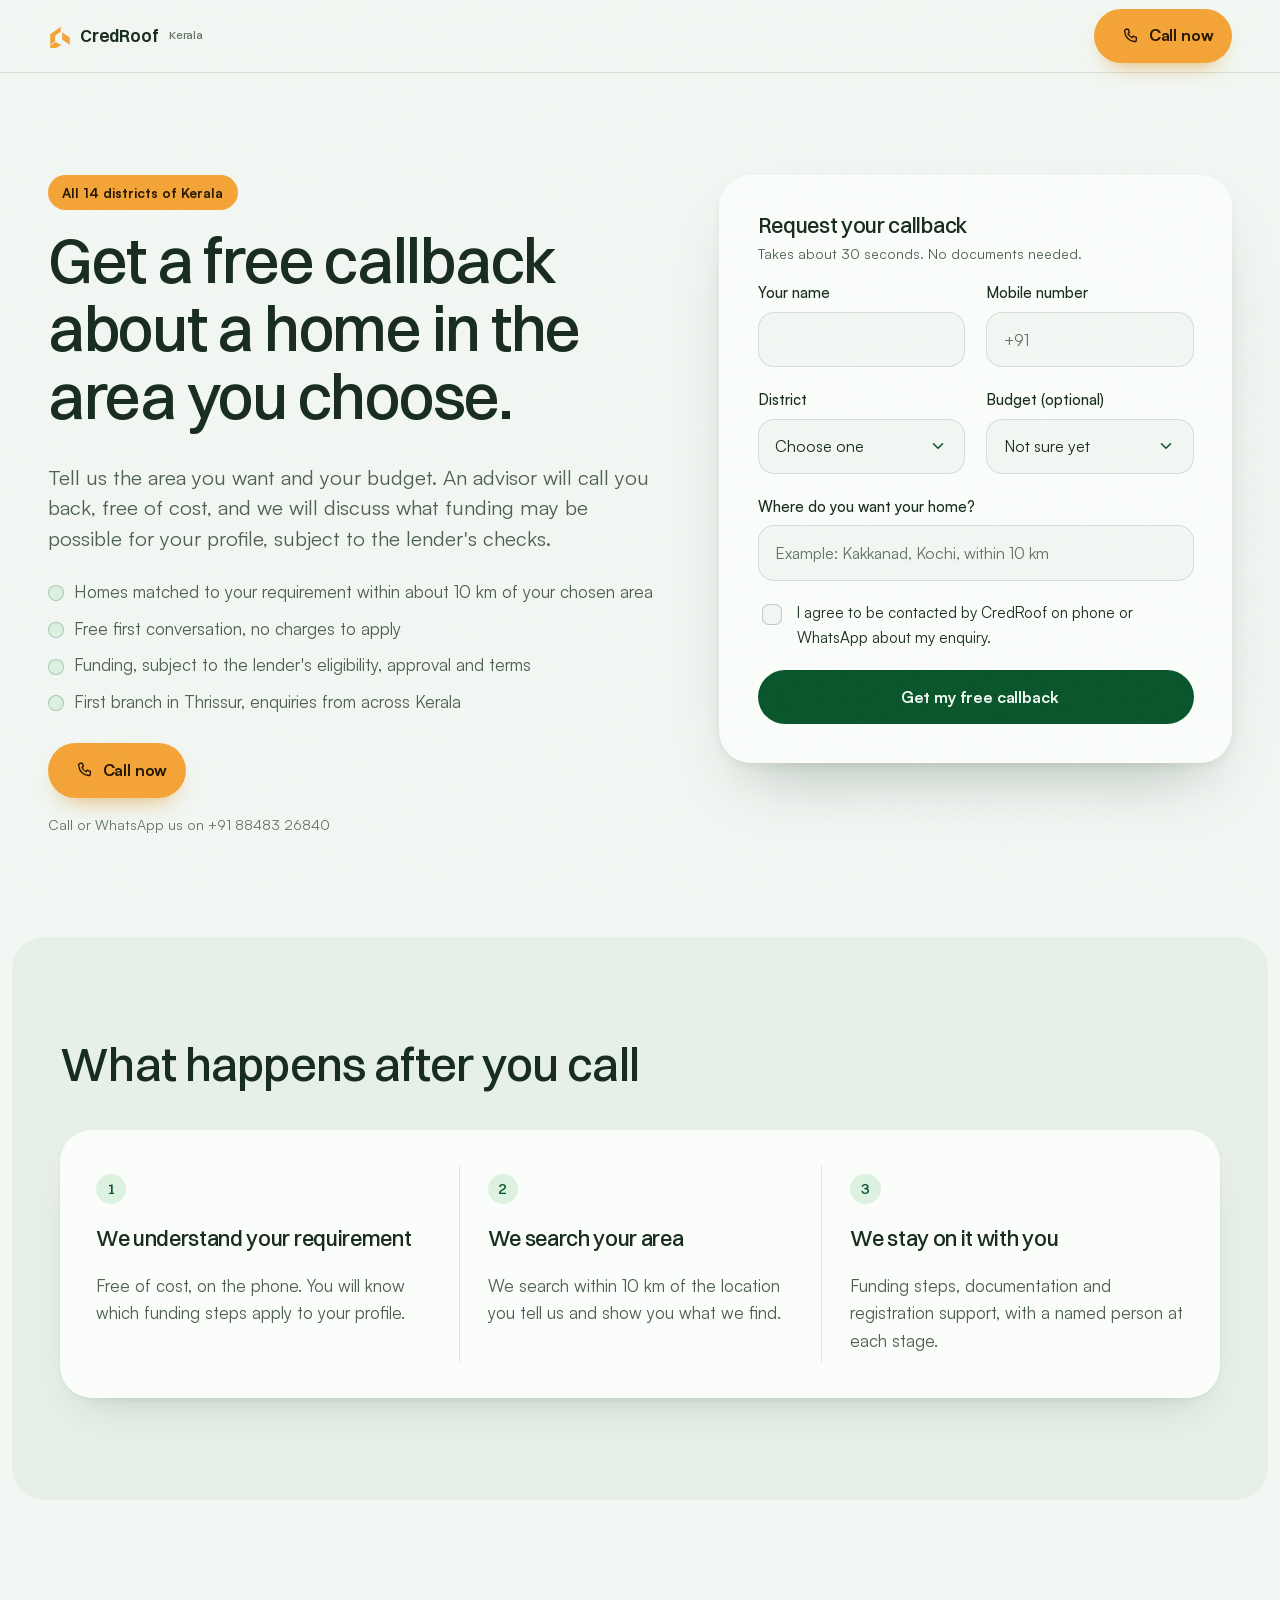
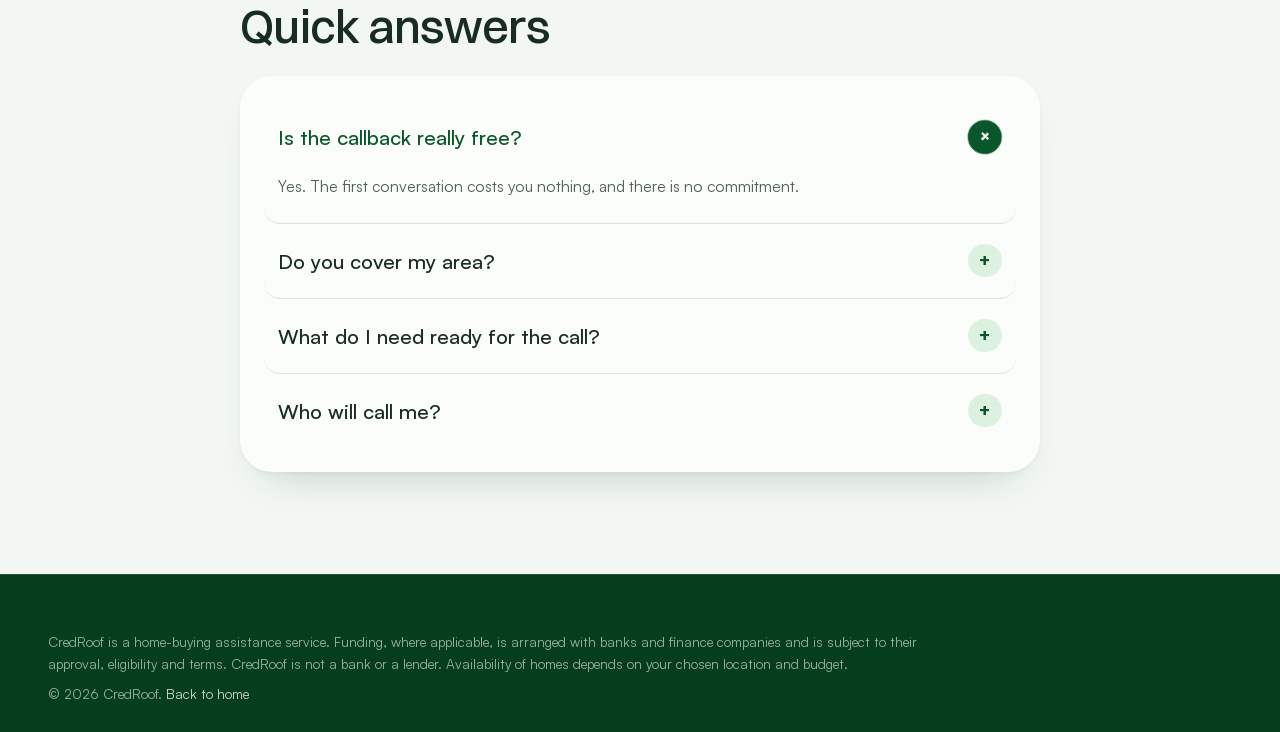
==== commit e78bc671: "Brand kit v1: Open Threshold mark, favicon, Switzer wordmark; live phone and WhatsApp" ====
--- a/apply.html
+++ b/apply.html
@@ -9,11 +9,8 @@
       content="Tell us your area, budget and timeline. CredRoof matches homes to your requirement within about 10 km and discusses what funding may be possible, subject to the lender's checks."
     />
     <meta name="robots" content="noindex" />
-    <meta name="theme-color" content="#0A562B" />
-    <link rel="icon" href="assets/favicon.svg" type="image/svg+xml" />
-    <link rel="icon" href="assets/favicon.ico" sizes="any" />
-    <link rel="apple-touch-icon" href="assets/apple-touch-icon.png" />
-    <link rel="manifest" href="assets/site.webmanifest" />
+    <meta name="theme-color" content="#0a562b" />
+    <link rel="icon" href="assets/favicon.svg?v=2" type="image/svg+xml" />
     <link rel="preload" href="assets/fonts/satoshi-500.woff2" as="font" type="font/woff2" crossorigin />
     <link rel="preload" href="assets/fonts/satoshi-400.woff2" as="font" type="font/woff2" crossorigin />
     <link rel="stylesheet" href="assets/fonts.css?v=5" />
@@ -35,8 +32,14 @@
     <header class="site-head site-head--solid">
       <div class="container site-head__inner">
         <a class="brand" href="index.html">
-          <img class="brand__logo" src="assets/credroof-logo-color.svg" alt="CredRoof" width="1000" height="240" />
-          <span class="brand__tag">Kerala</span>
+          <svg class="brand__mark" viewBox="0 0 64 64" aria-hidden="true">
+            <g fill="currentColor">
+              <path d="M6 27 34 7v13L19 31v15L6 55Z" />
+              <path d="m38 22 20 14v19L38 42Z" />
+              <path d="m6 57 14-9 16 8-14 8H6Z" />
+            </g>
+          </svg>
+          CredRoof <span class="brand__tag">Kerala</span>
         </a>
         <a class="btn btn--call head-cta" data-phone-link href="#callback">
           <svg class="btn__icon" viewBox="0 0 24 24" fill="none" aria-hidden="true">
@@ -131,12 +134,12 @@
                   <label class="field__label" for="budget">Budget (optional)</label>
                   <select id="budget" name="budget">
                     <option value="">Not sure yet</option>
-                    <option value="below-30l">Below â‚¹30 lakh</option>
-                    <option value="30-45l">â‚¹30 to â‚¹45 lakh</option>
-                    <option value="45-60l">â‚¹45 to â‚¹60 lakh</option>
-                    <option value="60-80l">â‚¹60 to â‚¹80 lakh</option>
-                    <option value="80l-1cr">â‚¹80 lakh to â‚¹1 crore</option>
-                    <option value="above-1cr">Above â‚¹1 crore</option>
+                    <option value="below-30l">Below ₹30 lakh</option>
+                    <option value="30-45l">₹30 to ₹45 lakh</option>
+                    <option value="45-60l">₹45 to ₹60 lakh</option>
+                    <option value="60-80l">₹60 to ₹80 lakh</option>
+                    <option value="80l-1cr">₹80 lakh to ₹1 crore</option>
+                    <option value="above-1cr">Above ₹1 crore</option>
                   </select>
                 </div>
                 <div class="field field--full">
@@ -248,7 +251,7 @@
             finance companies and is subject to their approval, eligibility and terms. CredRoof is not a bank or a lender.
             Availability of homes depends on your chosen location and budget.
           </p>
-          <p>Â© <span data-year>2026</span> CredRoof. <a href="index.html">Back to home</a></p>
+          <p>© <span data-year>2026</span> CredRoof. <a href="index.html">Back to home</a></p>
         </div>
       </div>
     </footer>
--- a/assets/styles.css
+++ b/assets/styles.css
@@ -315,10 +315,10 @@
   white-space: nowrap;
 }
 
-.brand__logo {
-  display: block;
-  height: 1.7rem;
-  width: auto;
+.brand__mark {
+  width: 1.5rem;
+  height: 1.5rem;
+  color: var(--accent);
   flex: none;
 }
 
@@ -2253,6 +2253,9 @@
   color: var(--on-forest);
 }
 
+.site-foot .brand__mark {
+  color: var(--accent);
+}
 
 .site-foot p {
   margin-top: 0.85rem;
